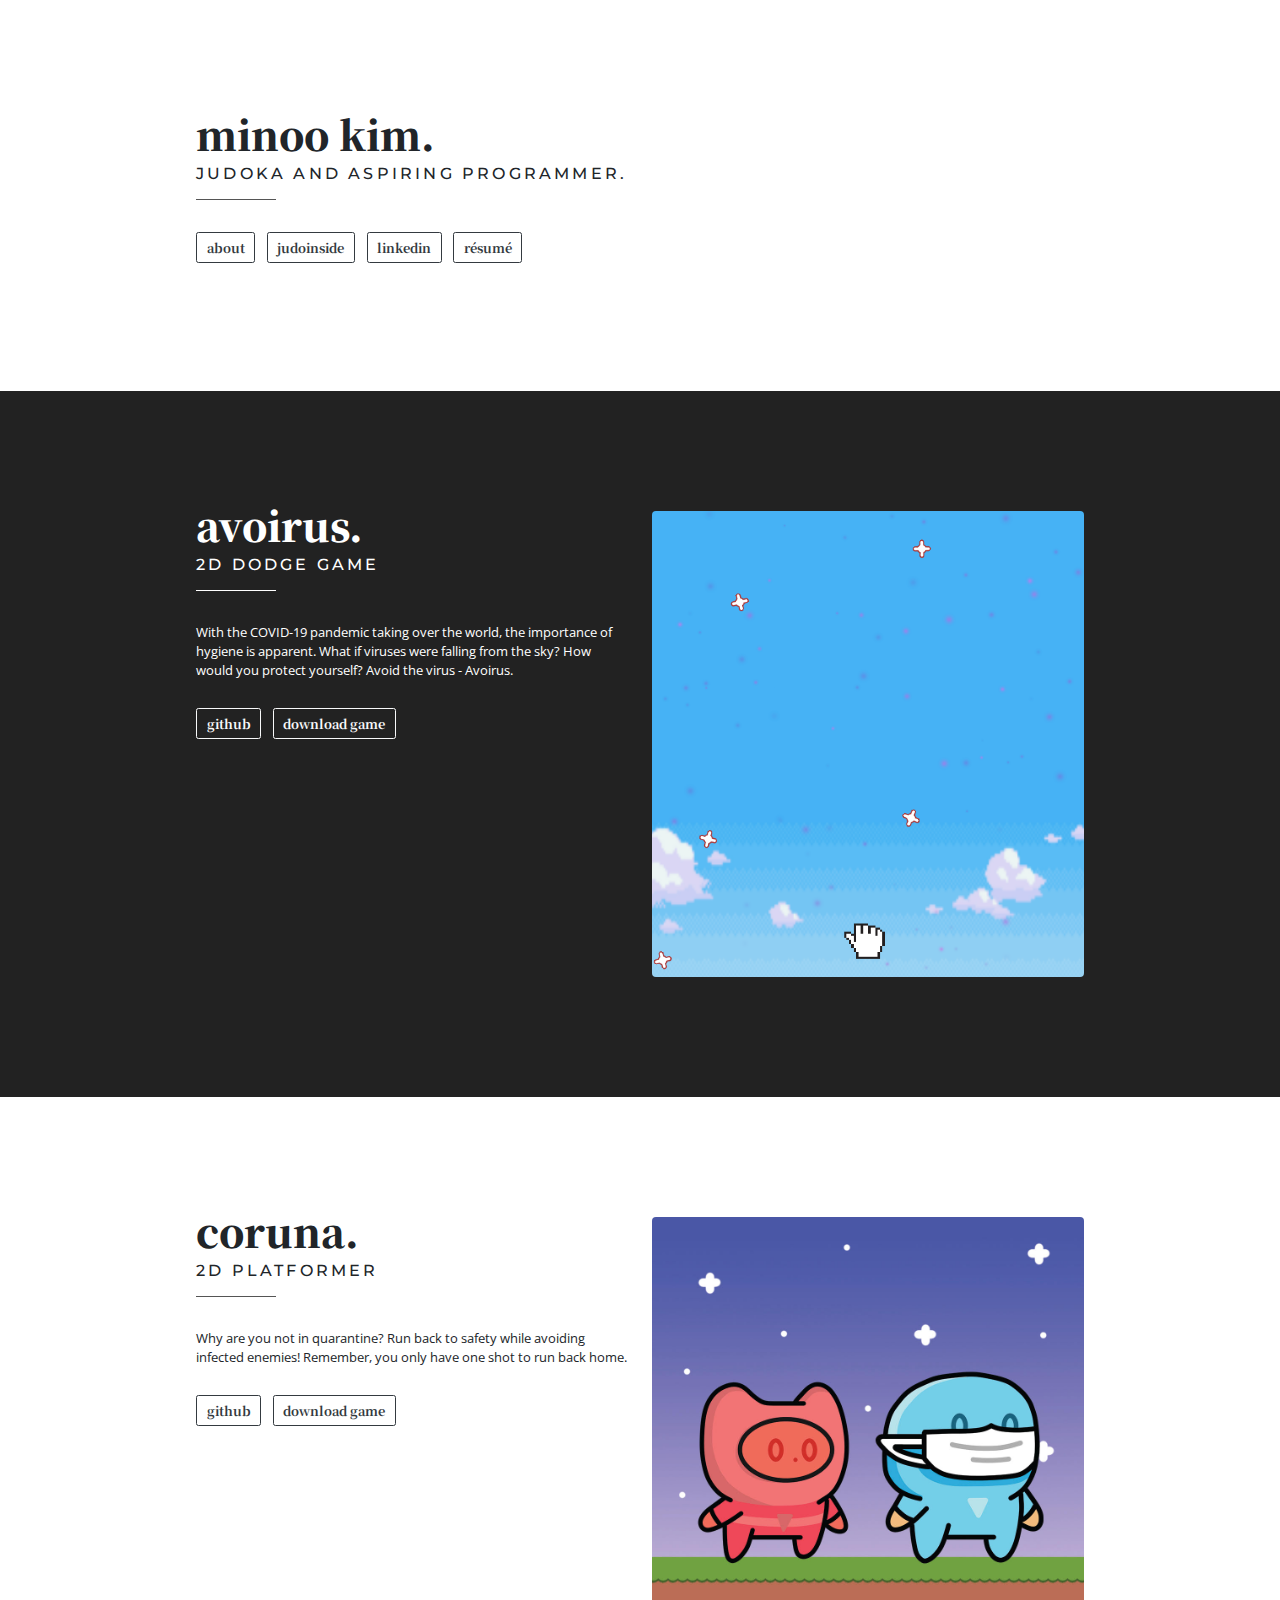
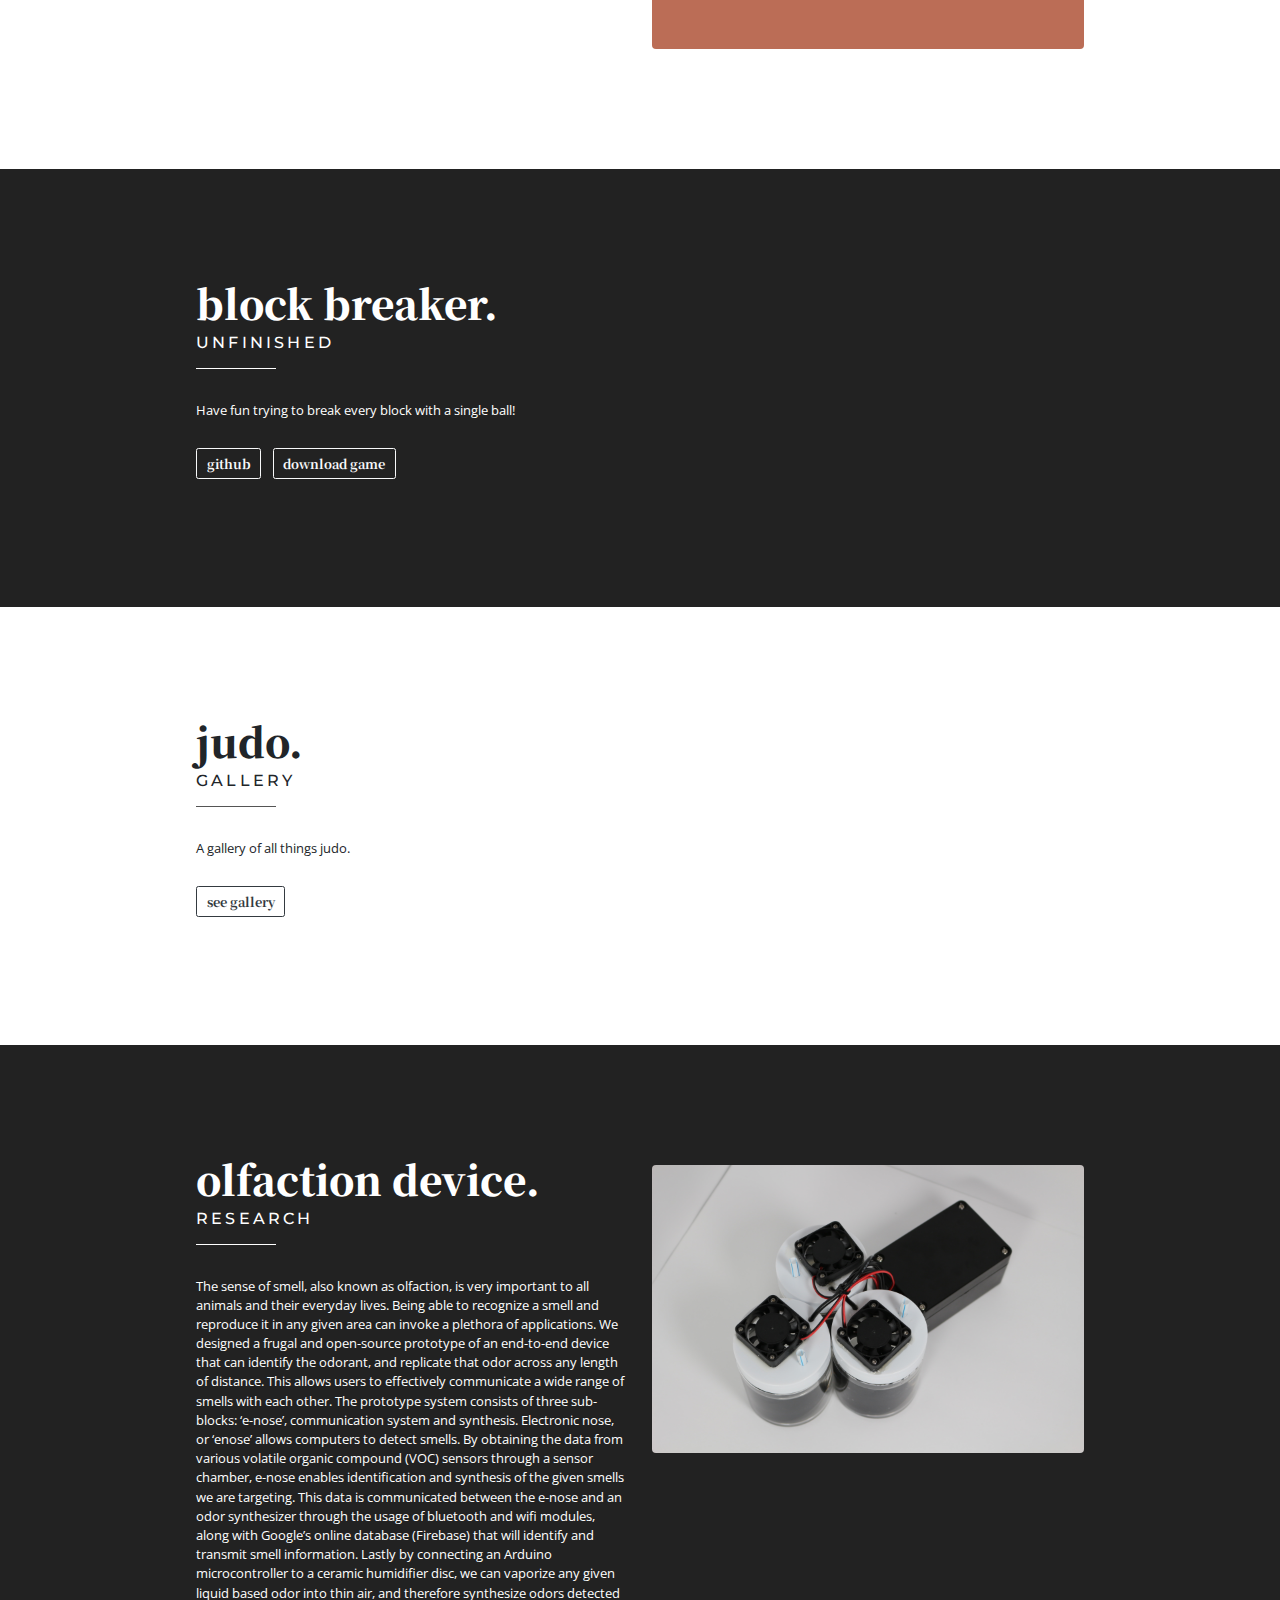
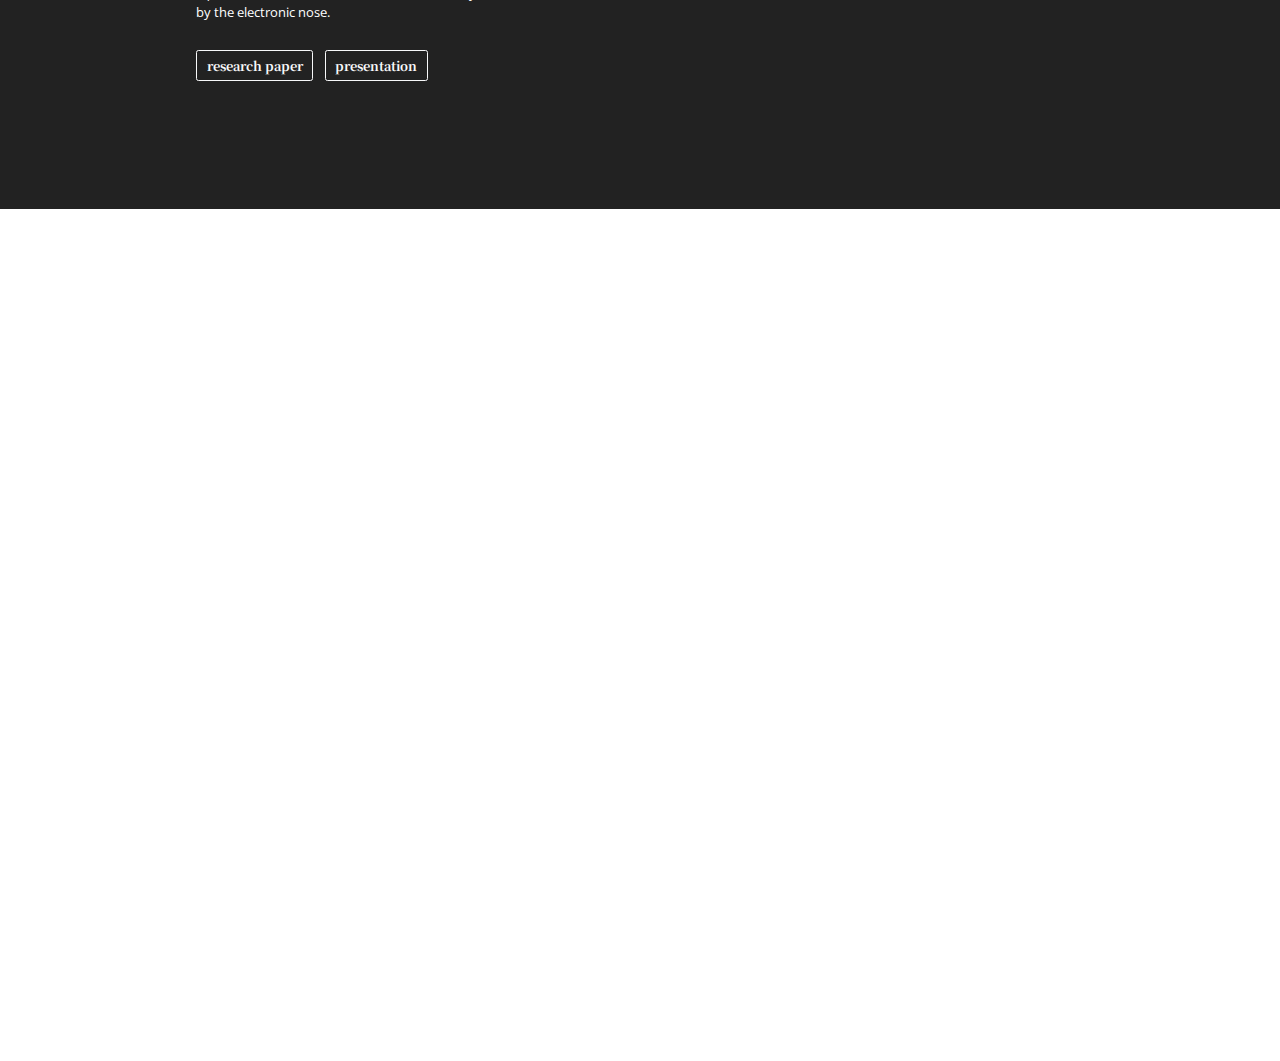
==== index.html @ 89cba442 "Update index.html" ====
<!DOCTYPE html>
<html>
  <head>
    <meta charset="utf-8">
    <meta http-equiv="X-UA-Compatible" content="IE=edge">
    <title>Minoo Kim</title>
    <meta name="description" content="">
    <meta name="viewport" content="width=device-width, initial-scale=1">
    <meta name="robots" content="all,follow">
    <!-- Bootstrap CSS-->
    <link rel="stylesheet" href="wrap/bootstrap/css/bootstrap.css">
    
    <!-- Font Awesome CSS -->
    <link rel="stylesheet" href="wrap/font-awesome/css/font-awesome.min.css">
    
    <!-- Google fonts - Montserrat for headings, Cardo for copy-->
    <link rel="stylesheet" href="https://fonts.googleapis.com/css?family=Montserrat:400,700|Cardo:400,400italic,700">

    <!-- more Google fonts -->
    <link href="https://fonts.googleapis.com/css?family=Noto+Serif+KR:200,300,400,500,600,700,900&display=swap&subset=korean&effect=anaglyph" rel="stylesheet">
    <link href="https://fonts.googleapis.com/css?family=Open+Sans:400,700,800&display=swap" rel="stylesheet">
    <!-- Lightbox-->
    <link rel="stylesheet" href="wrap/lightbox2/css/lightbox.min.css">
    <!-- theme stylesheet-->
    <link rel="stylesheet" href="css/style.default.css" id="theme-stylesheet">
    <!-- Custom stylesheet - for your changes-->
    <link rel="stylesheet" href="css/custom.css">
    <!-- Favicon-->
    <link rel="shortcut icon" href="img/favicon.png">
    <!-- Leaflet CSS - For the map-->
    <link rel="stylesheet" href="https://cdnjs.cloudflare.com/ajax/libs/leaflet/1.4.0/leaflet.css">
    <!-- Tweaks for older IEs--><!--[if lt IE 9]>
        <script src="https://oss.maxcdn.com/html5shiv/3.7.3/html5shiv.min.js"></script>
        <script src="https://oss.maxcdn.com/respond/1.4.2/respond.min.js"></script><![endif]-->


    <link rel="stylesheet" href="https://stackpath.bootstrapcdn.com/bootstrap/4.3.1/css/bootstrap.min.css" integrity="sha384-ggOyR0iXCbMQv3Xipma34MD+dH/1fQ784/j6cY/iJTQUOhcWr7x9JvoRxT2MZw1T" crossorigin="anonymous">
    <script src="https://code.jquery.com/jquery-3.3.1.slim.min.js" integrity="sha384-q8i/X+965DzO0rT7abK41JStQIAqVgRVzpbzo5smXKp4YfRvH+8abtTE1Pi6jizo" crossorigin="anonymous"></script>
    <script src="https://cdnjs.cloudflare.com/ajax/libs/popu.js/1.14.7/popper.min.js" integrity="sha384-UO2eT0CpHqdSJQ6hJty5KVphtPhzWj9WO1clHTMGa3JDZwrnQq4sF86dIHNDz0W1" crossorigin="anonymous"></script>
    <script src="https://stackpath.bootstrapcdn.com/bootstrap/4.3.1/js/bootstrap.min.js" integrity="sha384-JjSmVgyd0p3pXB1rRibZUAYoIIy6OrQ6VrjIEaFf/nJGzIxFDsf4x0xIM+B07jRM" crossorigin="anonymous"></script>


    <link rel="stylesheet" href="https://cdn.plyr.io/3.5.4/plyr.css" />

  </head>
  <body>
    <!-- about-->
    <!-- <div class="row">
      <div class="alert alert-warning img-center" role="alert">
        Please view from desktop Chrome. Currently, there are issues with Safari and iOS browser as well as Firefox.
      </div>
    </div> -->
    <section id="about" class="text">
      <div class="container">
        <div class="row">
          <div class="col-lg-8">
            <!-- <h2 class="heading">About me</h2> -->
            
            <!-- <div class="title01 inverse">hello,</div> -->
            <!-- font-effect-anaglyph inverse -->
            <div class="title02">minoo kim.</div>
            <h5 class="heading">judoka and aspiring programmer.</h5>
            <!-- <div class="title01">i am a judoka and aspiring programmer.</div> -->
            <div class="spacer">
              <a class="btn btn-outline-dark" data-toggle="collapse" href="#collapseExample" role="button" aria-expanded="false" aria-controls="collapseExample">
                about
              </a>
              <a href="https://www.judoinside.com/judoka/146449/Minoo_Kim/judo-career" class=" btn btn-outline-dark">judoinside</a>
              
              <a href="https://www.linkedin.com/in/minoo-kim-7894231aa" class=" btn btn-outline-dark">linkedin</a>
              <!-- update -->
              <!--<a href="https://www.instagram.com/mkjudo_/" class=" btn btn-outline-dark">instagram</a> -->
              
              <a href="https://drive.google.com/file/d/17LKZ9_uB61AaLpEbILR0TtLlLBfeHI1G/view?usp=sharing" class=" btn btn-outline-dark emphasize">résumé</a>
            </div>

            <div class="collapse" id="collapseExample">
              <div class="spacer">
                <div class="title01">who am i?</div>
                <div class="description">
                  
                  My name is Minoo Kim and I am currently a junior at Henry M. Gunn High School in California. My hobbies are mainly composed of two (and very opposite) activities: judo and creating app games. I have started judo since the sixth grade and have loved it every step of the way. As a black belt, I compete in state, national, and international levels, as well as winning many invitational tournaments held locally. As for game development, I started in my sophomore year and am in the process of creating many 2D educational games.   
                  
                </div>
                <div class="spacer title01">faq: weight division?</div>
                <div class="description">                  
                  66Kg
                </div>
              </div>
              <hr align="left" class="spacer" style="width:600px;">
              <div class="spacer title01"><font color="#FF3333">Programming</font> skills</div>
              <div class="description">
                Java ◦ C# ◦ Python ◦ HTML ◦ CSS<br>
              </div>
              <div class="spacer-mini title01"><font color="#FF3333">Visual/Design</font> skills</div>
              <div class="description">
                Adobe Photoshop<br>
              </div>
              <div class="spacer description">
                <a class="title00" style="color: #FFB300" data-toggle="collapse" href="#collapseExample" role="button" aria-expanded="false" aria-controls="collapseExample">
                  minimize.
                </a>
              </div>
            </div>

            </div>
        </div>
      </div>
    </section>
    
<!-- Avoirus game -->
    <section id="text" class="text-page section-inverse">
      <div class="container">
        <div class="row">
          <div class="col-lg-12">
            <div class="row ">
              <div class="col-md-6">
                <div class="title02">avoirus.</div>
                <h5 class="heading">2d dodge game</h5>
                <!-- <div class="title01">vfx</div> -->
                <div class="description spacer">
                  With the COVID-19 pandemic taking over the world, the importance of hygiene is apparent. What if viruses were falling from the sky? How would you protect yourself? Avoid the virus - Avoirus. 
                
                </div>
                <a href="https://github.com/mk1m/Avoirus" target="_blank" class=" btn btn-outline-light">github</a>
                <a href="https://www.apple.com/ios/app-store/" target="_blank" class=" btn btn-outline-light">download game</a>
              </div>
              <div class="col-md-6">
                
                <!-- how to add image here -->
                
                <img src="img/gallery/Avoirus_IconSize.png" alt="" class="img-fluid img-center roundedIMG">
              </div>
            </div>
          </div>
        </div>
      </div>
    </section>


    <!-- Coruna -->
    <section id="text" class="text-page" >
      <div class="container">
        <div class="row">
          <div class="col-lg-12">
            <div class="row ">
              <div class="col-md-6">
                <div class="title02">coruna.</div>
                <h5 class="heading">2d platformer</h5>
                <!-- <div class="title01">vfx</div> -->
                <div class="description spacer">
                  Why are you not in quarantine? Run back to safety while avoiding infected enemies! Remember, you only have one shot to run back home.

                </div>
                <a href="https://github.com/mk1m/Coruna" target="_blank" class=" btn btn-outline-dark">github</a>
                <a href="https://play.google.com/store/apps/details?id=io.MK1MTechnologies.Coruna" target="_blank" class=" btn btn-outline-dark">download game</a>

              </div>
              <div class="col-md-6">
                
                <!-- add image here -->
                
                <img src="img/gallery/Coruna_Icon.jpg" alt="" class="img-fluid roundedIMG img-center">
              </div>
            </div>
          </div>
        </div>
      </div>
    </section>
    
    <!-- Block Breaker -->
    <section id="text" class="text-page section-inverse" >
      <div class="container">
        <div class="row">
          <div class="col-lg-12">
            <div class="row ">
              <div class="col-md-6">
                <div class="title02">block breaker.</div>
                <h5 class="heading">unfinished</h5>
                <!-- <div class="title01">vfx</div> -->
                <div class="description spacer">
                  Have fun trying to break every block with a single ball!

                </div>
                <a href="https://github.com/mk1m/Block-Breaker" target="_blank" class=" btn btn-outline-light">github</a>
                <a href="https://www.apple.com/ios/app-store/" target="_blank" class=" btn btn-outline-light">download game</a>

              </div>
              <div class="col-md-6">
                
                <!-- add image here -->
                
                <img src="img/projects/broker.jpg" alt="" class="img-fluid roundedIMG img-center">
              </div>
            </div>
          </div>
        </div>
      </div>
    </section>
            
    <section id="text" class="text-page">
      <div class="container">
        <div class="row">
          <div class="col-lg-12">

            <div class="row ">
              <div class="col-md-6">
                <div class="title02">judo.</div>
                <h5 class="heading">gallery</h5>
                <!-- <div class="title01">vfx</div> -->
                <div class="description spacer">
                  A gallery of all things judo.
                </div>
                <a href="https://mk1m.github.io/gallery" target="_blank" class=" btn btn-outline-dark">see gallery</a>
              </div>
              <div class="col-md-6 "style="padding: 20px;" >
                <!-- <div style="position:relative;padding-top:56.25%; border-radius: 5px; overflow: hidden;">
                  <iframe src="https://www.youtube.com/embed/PaCzTv-gPG4?SHOWINFO=0" frameborder="0" allowfullscreen modestbranding
                    style="position:absolute;top:0;left:0;width:100%;height:100%;"></iframe>
                </div> -->
                <div class="" style="border-radius: 8px; padding: 0px; background-color:white;">
                  <!-- <div id="player" data-plyr-config='{ "controls":["play","progress","current-time","volume"] }' data-plyr-provider="youtube" data-plyr-embed-id="Nbku4t20RgU"></div> -->
                  <div id="player1" data-plyr-config='{ "controls":["play-large"] }' data-plyr-provider="youtube" data-plyr-embed-id="Nbku4t20RgU"></div>  <!-- (type in youtube watch link id) -->
                </div>

              </div>
            </div>
          </div>
        </div>
      </div>
    </section>
    
    <section id="text" class="text-page section-inverse" >
      <div class="container">
        <div class="row">
          <div class="col-lg-12">
            <div class="row ">
              <div class="col-md-6">
                <div class="title02">olfaction device.</div>
                <h5 class="heading">research</h5>
                <!-- <div class="title01">vfx</div> -->
                <div class="description spacer">
                  The sense of smell, also known as olfaction, is very important to all animals and their everyday lives. Being able to recognize a smell and reproduce it in any given area can invoke a plethora of applications. We designed a frugal and open-source prototype of an end-to-end device that can identify the odorant, and replicate that odor across any length of distance. This allows users to effectively communicate a wide range of smells with each other. The prototype system consists of three sub-blocks: ‘e-nose’, communication system and synthesis. Electronic nose, or ‘enose’ allows computers to detect smells. By obtaining the data from various volatile organic compound (VOC) sensors through a sensor chamber, e-nose enables identification and synthesis of the given smells we are targeting. This data is communicated between the e-nose and an odor synthesizer through the usage of bluetooth and wifi modules, along with Google’s online database (Firebase) that will identify and transmit smell information. Lastly by connecting an Arduino microcontroller to a ceramic humidifier disc, we can vaporize any given liquid based odor into thin air, and therefore synthesize odors detected by the electronic nose. 
                  
                </div>
                <a href="https://theinformaticists.com/2020/08/25/olfaction-communication-system/" target="_blank" class=" btn btn-outline-light">research paper</a>
                <a href="https://www.youtube.com/watch?v=hBQlH6m-iT8&feature=emb_title&ab_channel=TheInformaticists" target="_blank" class=" btn btn-outline-light">presentation</a>

              </div>
              <div class="col-md-6">
                
                <!-- add image here -->
                
                <img src="img/gallery/img_8826.jpg" alt="" class="img-fluid roundedIMG img-center">
              </div>
            </div>
          </div>
        </div>
      </div>
    </section>
    
    <!-- text page end-->
            

    <!-- <footer class="">
    <footer class="section-inverse">
      <div class="container">
        <div class="row copyright">
          <div class="col-md-6">
            <p class="mb-md-0 text-center text-md-left">&copy;2019 Your name/company goes here</p>
          </div>
          <div class="col-md-6">
            <p class="credit mb-md-0 text-center text-md-right">Template by <a href="https://bootstrapious.com/p/how-to-build-a-working-bootstrap-contact-form">Bootstrapious</a></p>
          </div>
        </div>
      </div>
    </footer> -->
    <!-- JavaScript files-->
    <script src="wrap/jquery/jquery.min.js"></script>
    <!-- <script src="wrap/bootstrap/js/bootstrap.bundle.min.js"></script> -->
    <script src="wrap/jquery.cookie/jquery.cookie.js"> </script>
    <script src="wrap/lightbox2/js/lightbox.min.js"></script>
    <script src="https://cdnjs.cloudflare.com/ajax/libs/leaflet/1.4.0/leaflet.js"> </script>
    <script src="https://cdn.plyr.io/3.5.4/plyr.js"></script>
    <script>
        const player1 = new Plyr('#player1');
        const player2 = new Plyr('#player2');
        const player3 = new Plyr('#player3');

    </script>
    
  </body>
</html>
---- css/style.default.css ----
/*
=========================================
=========================================
Bootstrapious Boilerplate Template
=========================================
========================================= */
/*
*
* =====================
* GENERAL
* =====================
*
*/
.text-bold {
  font-weight: 700;
}

.text-small {
  font-size: 0.9rem;
}

html {
  height: 100%;
}

body {
  height: 100%;
}

.italic {
  font-style: italic;
}

section {
  padding: 150px 0;
}

@media (max-width: 767.98px) {
  section {
    padding: 60px 0;
  }
}

.overlay {
  position: absolute;
  width: 100%;
  height: 100%;
  left: 0;
  top: 0;
  background: #000;
  z-index: 2;
  opacity: 0.6;
}

.heading {
  margin-bottom: 40px;
}

.heading:after {
  content: " ";
  display: block;
  width: 100px;
  height: 1px;
  margin: 20px 0 20px;
  background: #555;
}

.section-inverse {
  color: #fff;
  background: #222;
}

.section-inverse h1,
.section-inverse h2,
.section-inverse h3,
.section-inverse h4,
.section-inverse h5,
.section-inverse h6 {
  color: #fff;
}

.section-inverse .heading:after {
  background: #fff;
}

.box {
  margin-bottom: 30px;
}

/*
*
=====================
NAVBAR
=====================
*
*/
nav.navbar {
  background: #fff;
  padding-top: 0;
  padding-bottom: 0;
  -webkit-box-shadow: 0 1px 0 #ddd;
  box-shadow: 0 1px 0 #ddd;
}

nav.navbar a.nav-link {
  position: relative;
  top: 1px;
  color: #777;
  font-style: italic;
  border-bottom: 1px solid transparent;
  padding-top: 1rem;
  padding-bottom: 1rem;
}

nav.navbar a.nav-link.active, nav.navbar a.nav-link:hover, nav.navbar a.nav-link:focus {
  color: #333;
}

nav.navbar a.nav-link.active {
  border-bottom: 1px solid #333;
}

nav.navbar .navbar-brand {
  padding-top: 0;
  padding-bottom: 0;
}

nav.navbar.sticky {
  width: 100%;
  position: fixed;
  top: 0;
  left: 0;
  background: #fff;
  z-index: 999;
}

/*
*
=====================
INTRO SECTION
=====================
*
*/
.intro {
  position: relative;
  width: 100%;
  height: 100%;
  color: #fff;
  background-color: #111;
  min-height: 600px;
  padding: 0;
  background-size: cover;
  background-position: center center;
  overflow: hidden;
  background-attachment: fixed;
}

.intro h1,
.intro h2,
.intro h3,
.intro p {
  color: #fff;
  text-shadow: 0 1px 2px rgba(0, 0, 0, 0.6);
}

.intro p {
  font-size: 1.35rem;
}

.content {
  position: relative;
  width: 100%;
  top: 50%;
  -webkit-transform: translate(0, -50%);
  transform: translate(0, -50%);
  -webkit-transition: all 0.3s;
  transition: all 0.3s;
  z-index: 10;
}

@media (max-width: 767.98px) {
  .content {
    position: relative;
    padding: 80px 0;
    top: 0;
    -webkit-transform: translate(0, 0);
    transform: translate(0, 0);
  }
}

/*
*
=====================
SERVICES SECTION
=====================
*
*/
.services .box {
  margin-top: 20px;
}

.services .icon {
  font-size: 50px;
  color: #262626;
  margin-bottom: 10px;
}

/*
*
=====================
MAP SECTION
=====================
*
*/
#map {
  height: 400px;
}

.map-custom-popup .leaflet-popup-content-wrapper {
  overflow: hidden;
  padding: 0;
  border-radius: 0;
  font-family: "Cardo", "Times New Roman", Times, serif;
  font-size: 1rem;
  line-height: 1.5;
}

.map-custom-popup .leaflet-popup-content {
  margin: 0;
  background: #fff;
}

.map-custom-popup .leaflet-popup-tip {
  background: #fff;
}

.map-custom-popup a.leaflet-popup-close-button {
  display: inline-block;
  width: 30px !important;
  height: 30px !important;
  padding: 0 !important;
  text-align: center;
  vertical-align: middle;
  text-decoration: none;
  color: #fff !important;
  background: #343a40 !important;
  font-weight: bold;
  line-height: 30px !important;
}

.map-custom-popup .leaflet-popup-content p {
  margin: 0 0 1rem;
}

.map-custom-popup .leaflet-popup-content a {
  color: #333;
}

/*
*
=====================
CONTACT SECTION
=====================
*
*/
.contact-form {
  margin-bottom: 40px;
}

p.social {
  text-align: center;
  margin-top: 20px;
}

p.social a {
  margin: 0 10px 0 0;
  color: #fff;
  display: inline-block;
  width: 38px;
  height: 38px;
  border-radius: 19px;
  line-height: 38px;
  font-size: 15px;
  text-align: center;
  -webkit-transition: all 0.3s;
  transition: all 0.3s;
  vertical-align: bottom;
}

p.social a i {
  vertical-align: bottom;
  line-height: 38px;
}

p.social a.facebook {
  background-color: #ccc;
}

p.social a.gplus {
  background-color: #333;
}

p.social a.twitter {
  background-color: #aaa;
}

p.social a.instagram {
  background-color: #999;
}

p.social a.email {
  background-color: #666;
}

/*
*
=====================
FOOTER
=====================
*
*/
footer {
  padding: 20px 0;
}

.copyright {
  margin-top: 40px;
  margin-bottom: 40px;
  color: #eee;
  font-style: italic;
}

.copyright p.credit {
  text-align: right;
}

.copyright p.credit a {
  color: #eee;
}

/*
=====================
STYLE SWITCHER FOR DEMO
=====================
*/
#style-switch-button {
  position: fixed;
  top: 120px;
  left: 0px;
  border-radius: 0;
  z-index: 2;
}

#style-switch {
  width: 300px;
  padding: 20px;
  position: fixed;
  top: 160px;
  left: 0;
  background: #fff;
  border: solid 1px #ced4da;
  z-index: 2000;
}

#style-switch h4 {
  color: #555;
}

/* =========================================
   THEMING OF BOOTSTRAP COMPONENTS
   ========================================= */
/*
 * 1. NAVBAR
 */
.navbar {
  padding: 0.5rem 1rem;
}

.navbar-brand {
  display: inline-block;
  padding-top: 0.3125rem;
  padding-bottom: 0.3125rem;
  margin-right: 1rem;
  font-size: 1.25rem;
}

.navbar-toggler {
  padding: 0.25rem 0.75rem;
  font-size: 1.25rem;
  line-height: 1;
  border: 1px solid transparent;
  border-radius: 0rem;
}

.navbar-light .navbar-brand {
  color: rgba(0, 0, 0, 0.9);
}

.navbar-light .navbar-brand:hover, .navbar-light .navbar-brand:focus {
  color: rgba(0, 0, 0, 0.9);
}

.navbar-light .navbar-nav .nav-link {
  color: rgba(0, 0, 0, 0.5);
}

.navbar-light .navbar-nav .nav-link:hover, .navbar-light .navbar-nav .nav-link:focus {
  color: rgba(0, 0, 0, 0.7);
}

.navbar-light .navbar-nav .nav-link.disabled {
  color: rgba(0, 0, 0, 0.3);
}

.navbar-light .navbar-nav .show > .nav-link,
.navbar-light .navbar-nav .active > .nav-link,
.navbar-light .navbar-nav .nav-link.show,
.navbar-light .navbar-nav .nav-link.active {
  color: rgba(0, 0, 0, 0.9);
}

.navbar-light .navbar-toggler {
  color: rgba(0, 0, 0, 0.5);
  border-color: rgba(0, 0, 0, 0.1);
}

.navbar-light .navbar-toggler-icon {
  background-image: url("data:image/svg+xml;charset=utf8,%3Csvg viewBox='0 0 30 30' xmlns='http://www.w3.org/2000/svg'%3E%3Cpath stroke='rgba(0, 0, 0, 0.5)' stroke-width='2' stroke-linecap='round' stroke-miterlimit='10' d='M4 7h22M4 15h22M4 23h22'/%3E%3C/svg%3E");
}

.navbar-light .navbar-text {
  color: rgba(0, 0, 0, 0.5);
}

.navbar-dark .navbar-brand {
  color: #fff;
}

.navbar-dark .navbar-brand:hover, .navbar-dark .navbar-brand:focus {
  color: #fff;
}

.navbar-dark .navbar-nav .nav-link {
  color: rgba(255, 255, 255, 0.5);
}

.navbar-dark .navbar-nav .nav-link:hover, .navbar-dark .navbar-nav .nav-link:focus {
  color: rgba(255, 255, 255, 0.75);
}

.navbar-dark .navbar-nav .nav-link.disabled {
  color: rgba(255, 255, 255, 0.25);
}

.navbar-dark .navbar-nav .show > .nav-link,
.navbar-dark .navbar-nav .active > .nav-link,
.navbar-dark .navbar-nav .nav-link.show,
.navbar-dark .navbar-nav .nav-link.active {
  color: #fff;
}

.navbar-dark .navbar-toggler {
  color: rgba(255, 255, 255, 0.5);
  border-color: rgba(255, 255, 255, 0.1);
}

.navbar-dark .navbar-toggler-icon {
  background-image: url("data:image/svg+xml;charset=utf8,%3Csvg viewBox='0 0 30 30' xmlns='http://www.w3.org/2000/svg'%3E%3Cpath stroke='rgba(255, 255, 255, 0.5)' stroke-width='2' stroke-linecap='round' stroke-miterlimit='10' d='M4 7h22M4 15h22M4 23h22'/%3E%3C/svg%3E");
}

.navbar-dark .navbar-text {
  color: rgba(255, 255, 255, 0.5);
}

/*
 * 2. BUTTONS
 */
.btn {
  font-weight: 400;
  border: 1px solid transparent;
  padding: 0.375rem 0.75rem;
  font-size: 1rem;
  line-height: 1.5;
  border-radius: 0rem;
  -webkit-transition: color 0.15s ease-in-out, background-color 0.15s ease-in-out, border-color 0.15s ease-in-out, -webkit-box-shadow 0.15s ease-in-out;
  transition: color 0.15s ease-in-out, background-color 0.15s ease-in-out, border-color 0.15s ease-in-out, -webkit-box-shadow 0.15s ease-in-out;
  transition: color 0.15s ease-in-out, background-color 0.15s ease-in-out, border-color 0.15s ease-in-out, box-shadow 0.15s ease-in-out;
  transition: color 0.15s ease-in-out, background-color 0.15s ease-in-out, border-color 0.15s ease-in-out, box-shadow 0.15s ease-in-out, -webkit-box-shadow 0.15s ease-in-out;
}

.btn:focus, .btn.focus {
  -webkit-box-shadow: 0 0 0 0.2rem rgba(51, 51, 51, 0.25);
  box-shadow: 0 0 0 0.2rem rgba(51, 51, 51, 0.25);
}

.btn.disabled, .btn:disabled {
  opacity: 0.65;
}

.btn:not(:disabled):not(.disabled):active, .btn:not(:disabled):not(.disabled).active {
  background-image: none;
}

.btn-link {
  font-weight: 400;
  color: #333;
}

.btn-link:hover {
  color: #0d0d0d;
  text-decoration: underline;
}

.btn-link:focus, .btn-link.focus {
  text-decoration: underline;
}

.btn-link:disabled, .btn-link.disabled {
  color: #6c757d;
}

.btn-primary {
  color: #fff;
  background-color: #333;
  border-color: #333;
}

.btn-primary:hover {
  color: #fff;
  background-color: #202020;
  border-color: #1a1a1a;
}

.btn-primary:focus, .btn-primary.focus {
  -webkit-box-shadow: 0 0 0 0.2rem rgba(51, 51, 51, 0.5);
  box-shadow: 0 0 0 0.2rem rgba(51, 51, 51, 0.5);
}

.btn-primary.disabled, .btn-primary:disabled {
  color: #fff;
  background-color: #333;
  border-color: #333;
}

.btn-primary:not(:disabled):not(.disabled):active, .btn-primary:not(:disabled):not(.disabled).active,
.show > .btn-primary.dropdown-toggle {
  color: #fff;
  background-color: #1a1a1a;
  border-color: #131313;
}

.btn-primary:not(:disabled):not(.disabled):active:focus, .btn-primary:not(:disabled):not(.disabled).active:focus,
.show > .btn-primary.dropdown-toggle:focus {
  -webkit-box-shadow: 0 0 0 0.2rem rgba(51, 51, 51, 0.5);
  box-shadow: 0 0 0 0.2rem rgba(51, 51, 51, 0.5);
}

.btn-secondary {
  color: #fff;
  background-color: #6c757d;
  border-color: #6c757d;
}

.btn-secondary:hover {
  color: #fff;
  background-color: #5a6268;
  border-color: #545b62;
}

.btn-secondary:focus, .btn-secondary.focus {
  -webkit-box-shadow: 0 0 0 0.2rem rgba(108, 117, 125, 0.5);
  box-shadow: 0 0 0 0.2rem rgba(108, 117, 125, 0.5);
}

.btn-secondary.disabled, .btn-secondary:disabled {
  color: #fff;
  background-color: #6c757d;
  border-color: #6c757d;
}

.btn-secondary:not(:disabled):not(.disabled):active, .btn-secondary:not(:disabled):not(.disabled).active,
.show > .btn-secondary.dropdown-toggle {
  color: #fff;
  background-color: #545b62;
  border-color: #4e555b;
}

.btn-secondary:not(:disabled):not(.disabled):active:focus, .btn-secondary:not(:disabled):not(.disabled).active:focus,
.show > .btn-secondary.dropdown-toggle:focus {
  -webkit-box-shadow: 0 0 0 0.2rem rgba(108, 117, 125, 0.5);
  box-shadow: 0 0 0 0.2rem rgba(108, 117, 125, 0.5);
}

.btn-success {
  color: #fff;
  background-color: #28a745;
  border-color: #28a745;
}

.btn-success:hover {
  color: #fff;
  background-color: #218838;
  border-color: #1e7e34;
}

.btn-success:focus, .btn-success.focus {
  -webkit-box-shadow: 0 0 0 0.2rem rgba(40, 167, 69, 0.5);
  box-shadow: 0 0 0 0.2rem rgba(40, 167, 69, 0.5);
}

.btn-success.disabled, .btn-success:disabled {
  color: #fff;
  background-color: #28a745;
  border-color: #28a745;
}

.btn-success:not(:disabled):not(.disabled):active, .btn-success:not(:disabled):not(.disabled).active,
.show > .btn-success.dropdown-toggle {
  color: #fff;
  background-color: #1e7e34;
  border-color: #1c7430;
}

.btn-success:not(:disabled):not(.disabled):active:focus, .btn-success:not(:disabled):not(.disabled).active:focus,
.show > .btn-success.dropdown-toggle:focus {
  -webkit-box-shadow: 0 0 0 0.2rem rgba(40, 167, 69, 0.5);
  box-shadow: 0 0 0 0.2rem rgba(40, 167, 69, 0.5);
}

.btn-info {
  color: #fff;
  background-color: #17a2b8;
  border-color: #17a2b8;
}

.btn-info:hover {
  color: #fff;
  background-color: #138496;
  border-color: #117a8b;
}

.btn-info:focus, .btn-info.focus {
  -webkit-box-shadow: 0 0 0 0.2rem rgba(23, 162, 184, 0.5);
  box-shadow: 0 0 0 0.2rem rgba(23, 162, 184, 0.5);
}

.btn-info.disabled, .btn-info:disabled {
  color: #fff;
  background-color: #17a2b8;
  border-color: #17a2b8;
}

.btn-info:not(:disabled):not(.disabled):active, .btn-info:not(:disabled):not(.disabled).active,
.show > .btn-info.dropdown-toggle {
  color: #fff;
  background-color: #117a8b;
  border-color: #10707f;
}

.btn-info:not(:disabled):not(.disabled):active:focus, .btn-info:not(:disabled):not(.disabled).active:focus,
.show > .btn-info.dropdown-toggle:focus {
  -webkit-box-shadow: 0 0 0 0.2rem rgba(23, 162, 184, 0.5);
  box-shadow: 0 0 0 0.2rem rgba(23, 162, 184, 0.5);
}

.btn-warning {
  color: #212529;
  background-color: #ffc107;
  border-color: #ffc107;
}

.btn-warning:hover {
  color: #212529;
  background-color: #e0a800;
  border-color: #d39e00;
}

.btn-warning:focus, .btn-warning.focus {
  -webkit-box-shadow: 0 0 0 0.2rem rgba(255, 193, 7, 0.5);
  box-shadow: 0 0 0 0.2rem rgba(255, 193, 7, 0.5);
}

.btn-warning.disabled, .btn-warning:disabled {
  color: #212529;
  background-color: #ffc107;
  border-color: #ffc107;
}

.btn-warning:not(:disabled):not(.disabled):active, .btn-warning:not(:disabled):not(.disabled).active,
.show > .btn-warning.dropdown-toggle {
  color: #212529;
  background-color: #d39e00;
  border-color: #c69500;
}

.btn-warning:not(:disabled):not(.disabled):active:focus, .btn-warning:not(:disabled):not(.disabled).active:focus,
.show > .btn-warning.dropdown-toggle:focus {
  -webkit-box-shadow: 0 0 0 0.2rem rgba(255, 193, 7, 0.5);
  box-shadow: 0 0 0 0.2rem rgba(255, 193, 7, 0.5);
}

.btn-danger {
  color: #fff;
  background-color: #dc3545;
  border-color: #dc3545;
}

.btn-danger:hover {
  color: #fff;
  background-color: #c82333;
  border-color: #bd2130;
}

.btn-danger:focus, .btn-danger.focus {
  -webkit-box-shadow: 0 0 0 0.2rem rgba(220, 53, 69, 0.5);
  box-shadow: 0 0 0 0.2rem rgba(220, 53, 69, 0.5);
}

.btn-danger.disabled, .btn-danger:disabled {
  color: #fff;
  background-color: #dc3545;
  border-color: #dc3545;
}

.btn-danger:not(:disabled):not(.disabled):active, .btn-danger:not(:disabled):not(.disabled).active,
.show > .btn-danger.dropdown-toggle {
  color: #fff;
  background-color: #bd2130;
  border-color: #b21f2d;
}

.btn-danger:not(:disabled):not(.disabled):active:focus, .btn-danger:not(:disabled):not(.disabled).active:focus,
.show > .btn-danger.dropdown-toggle:focus {
  -webkit-box-shadow: 0 0 0 0.2rem rgba(220, 53, 69, 0.5);
  box-shadow: 0 0 0 0.2rem rgba(220, 53, 69, 0.5);
}

.btn-light {
  color: #212529;
  background-color: #f8f9fa;
  border-color: #f8f9fa;
}

.btn-light:hover {
  color: #212529;
  background-color: #e2e6ea;
  border-color: #dae0e5;
}

.btn-light:focus, .btn-light.focus {
  -webkit-box-shadow: 0 0 0 0.2rem rgba(248, 249, 250, 0.5);
  box-shadow: 0 0 0 0.2rem rgba(248, 249, 250, 0.5);
}

.btn-light.disabled, .btn-light:disabled {
  color: #212529;
  background-color: #f8f9fa;
  border-color: #f8f9fa;
}

.btn-light:not(:disabled):not(.disabled):active, .btn-light:not(:disabled):not(.disabled).active,
.show > .btn-light.dropdown-toggle {
  color: #212529;
  background-color: #dae0e5;
  border-color: #d3d9df;
}

.btn-light:not(:disabled):not(.disabled):active:focus, .btn-light:not(:disabled):not(.disabled).active:focus,
.show > .btn-light.dropdown-toggle:focus {
  -webkit-box-shadow: 0 0 0 0.2rem rgba(248, 249, 250, 0.5);
  box-shadow: 0 0 0 0.2rem rgba(248, 249, 250, 0.5);
}

.btn-dark {
  color: #fff;
  background-color: #343a40;
  border-color: #343a40;
}

.btn-dark:hover {
  color: #fff;
  background-color: #23272b;
  border-color: #1d2124;
}

.btn-dark:focus, .btn-dark.focus {
  -webkit-box-shadow: 0 0 0 0.2rem rgba(52, 58, 64, 0.5);
  box-shadow: 0 0 0 0.2rem rgba(52, 58, 64, 0.5);
}

.btn-dark.disabled, .btn-dark:disabled {
  color: #fff;
  background-color: #343a40;
  border-color: #343a40;
}

.btn-dark:not(:disabled):not(.disabled):active, .btn-dark:not(:disabled):not(.disabled).active,
.show > .btn-dark.dropdown-toggle {
  color: #fff;
  background-color: #1d2124;
  border-color: #171a1d;
}

.btn-dark:not(:disabled):not(.disabled):active:focus, .btn-dark:not(:disabled):not(.disabled).active:focus,
.show > .btn-dark.dropdown-toggle:focus {
  -webkit-box-shadow: 0 0 0 0.2rem rgba(52, 58, 64, 0.5);
  box-shadow: 0 0 0 0.2rem rgba(52, 58, 64, 0.5);
}

.btn-outline-primary {
  color: #333;
  background-color: transparent;
  background-image: none;
  border-color: #333;
}

.btn-outline-primary:hover {
  color: #fff;
  background-color: #333;
  border-color: #333;
}

.btn-outline-primary:focus, .btn-outline-primary.focus {
  -webkit-box-shadow: 0 0 0 0.2rem rgba(51, 51, 51, 0.5);
  box-shadow: 0 0 0 0.2rem rgba(51, 51, 51, 0.5);
}

.btn-outline-primary.disabled, .btn-outline-primary:disabled {
  color: #333;
  background-color: transparent;
}

.btn-outline-primary:not(:disabled):not(.disabled):active, .btn-outline-primary:not(:disabled):not(.disabled).active,
.show > .btn-outline-primary.dropdown-toggle {
  color: #fff;
  background-color: #333;
  border-color: #333;
}

.btn-outline-primary:not(:disabled):not(.disabled):active:focus, .btn-outline-primary:not(:disabled):not(.disabled).active:focus,
.show > .btn-outline-primary.dropdown-toggle:focus {
  -webkit-box-shadow: 0 0 0 0.2rem rgba(51, 51, 51, 0.5);
  box-shadow: 0 0 0 0.2rem rgba(51, 51, 51, 0.5);
}

.btn-outline-secondary {
  color: #6c757d;
  background-color: transparent;
  background-image: none;
  border-color: #6c757d;
}

.btn-outline-secondary:hover {
  color: #fff;
  background-color: #6c757d;
  border-color: #6c757d;
}

.btn-outline-secondary:focus, .btn-outline-secondary.focus {
  -webkit-box-shadow: 0 0 0 0.2rem rgba(108, 117, 125, 0.5);
  box-shadow: 0 0 0 0.2rem rgba(108, 117, 125, 0.5);
}

.btn-outline-secondary.disabled, .btn-outline-secondary:disabled {
  color: #6c757d;
  background-color: transparent;
}

.btn-outline-secondary:not(:disabled):not(.disabled):active, .btn-outline-secondary:not(:disabled):not(.disabled).active,
.show > .btn-outline-secondary.dropdown-toggle {
  color: #fff;
  background-color: #6c757d;
  border-color: #6c757d;
}

.btn-outline-secondary:not(:disabled):not(.disabled):active:focus, .btn-outline-secondary:not(:disabled):not(.disabled).active:focus,
.show > .btn-outline-secondary.dropdown-toggle:focus {
  -webkit-box-shadow: 0 0 0 0.2rem rgba(108, 117, 125, 0.5);
  box-shadow: 0 0 0 0.2rem rgba(108, 117, 125, 0.5);
}

.btn-outline-success {
  color: #28a745;
  background-color: transparent;
  background-image: none;
  border-color: #28a745;
}

.btn-outline-success:hover {
  color: #fff;
  background-color: #28a745;
  border-color: #28a745;
}

.btn-outline-success:focus, .btn-outline-success.focus {
  -webkit-box-shadow: 0 0 0 0.2rem rgba(40, 167, 69, 0.5);
  box-shadow: 0 0 0 0.2rem rgba(40, 167, 69, 0.5);
}

.btn-outline-success.disabled, .btn-outline-success:disabled {
  color: #28a745;
  background-color: transparent;
}

.btn-outline-success:not(:disabled):not(.disabled):active, .btn-outline-success:not(:disabled):not(.disabled).active,
.show > .btn-outline-success.dropdown-toggle {
  color: #fff;
  background-color: #28a745;
  border-color: #28a745;
}

.btn-outline-success:not(:disabled):not(.disabled):active:focus, .btn-outline-success:not(:disabled):not(.disabled).active:focus,
.show > .btn-outline-success.dropdown-toggle:focus {
  -webkit-box-shadow: 0 0 0 0.2rem rgba(40, 167, 69, 0.5);
  box-shadow: 0 0 0 0.2rem rgba(40, 167, 69, 0.5);
}

.btn-outline-info {
  color: #17a2b8;
  background-color: transparent;
  background-image: none;
  border-color: #17a2b8;
}

.btn-outline-info:hover {
  color: #fff;
  background-color: #17a2b8;
  border-color: #17a2b8;
}

.btn-outline-info:focus, .btn-outline-info.focus {
  -webkit-box-shadow: 0 0 0 0.2rem rgba(23, 162, 184, 0.5);
  box-shadow: 0 0 0 0.2rem rgba(23, 162, 184, 0.5);
}

.btn-outline-info.disabled, .btn-outline-info:disabled {
  color: #17a2b8;
  background-color: transparent;
}

.btn-outline-info:not(:disabled):not(.disabled):active, .btn-outline-info:not(:disabled):not(.disabled).active,
.show > .btn-outline-info.dropdown-toggle {
  color: #fff;
  background-color: #17a2b8;
  border-color: #17a2b8;
}

.btn-outline-info:not(:disabled):not(.disabled):active:focus, .btn-outline-info:not(:disabled):not(.disabled).active:focus,
.show > .btn-outline-info.dropdown-toggle:focus {
  -webkit-box-shadow: 0 0 0 0.2rem rgba(23, 162, 184, 0.5);
  box-shadow: 0 0 0 0.2rem rgba(23, 162, 184, 0.5);
}

.btn-outline-warning {
  color: #ffc107;
  background-color: transparent;
  background-image: none;
  border-color: #ffc107;
}

.btn-outline-warning:hover {
  color: #fff;
  background-color: #ffc107;
  border-color: #ffc107;
}

.btn-outline-warning:focus, .btn-outline-warning.focus {
  -webkit-box-shadow: 0 0 0 0.2rem rgba(255, 193, 7, 0.5);
  box-shadow: 0 0 0 0.2rem rgba(255, 193, 7, 0.5);
}

.btn-outline-warning.disabled, .btn-outline-warning:disabled {
  color: #ffc107;
  background-color: transparent;
}

.btn-outline-warning:not(:disabled):not(.disabled):active, .btn-outline-warning:not(:disabled):not(.disabled).active,
.show > .btn-outline-warning.dropdown-toggle {
  color: #212529;
  background-color: #ffc107;
  border-color: #ffc107;
}

.btn-outline-warning:not(:disabled):not(.disabled):active:focus, .btn-outline-warning:not(:disabled):not(.disabled).active:focus,
.show > .btn-outline-warning.dropdown-toggle:focus {
  -webkit-box-shadow: 0 0 0 0.2rem rgba(255, 193, 7, 0.5);
  box-shadow: 0 0 0 0.2rem rgba(255, 193, 7, 0.5);
}

.btn-outline-danger {
  color: #dc3545;
  background-color: transparent;
  background-image: none;
  border-color: #dc3545;
}

.btn-outline-danger:hover {
  color: #fff;
  background-color: #dc3545;
  border-color: #dc3545;
}

.btn-outline-danger:focus, .btn-outline-danger.focus {
  -webkit-box-shadow: 0 0 0 0.2rem rgba(220, 53, 69, 0.5);
  box-shadow: 0 0 0 0.2rem rgba(220, 53, 69, 0.5);
}

.btn-outline-danger.disabled, .btn-outline-danger:disabled {
  color: #dc3545;
  background-color: transparent;
}

.btn-outline-danger:not(:disabled):not(.disabled):active, .btn-outline-danger:not(:disabled):not(.disabled).active,
.show > .btn-outline-danger.dropdown-toggle {
  color: #fff;
  background-color: #dc3545;
  border-color: #dc3545;
}

.btn-outline-danger:not(:disabled):not(.disabled):active:focus, .btn-outline-danger:not(:disabled):not(.disabled).active:focus,
.show > .btn-outline-danger.dropdown-toggle:focus {
  -webkit-box-shadow: 0 0 0 0.2rem rgba(220, 53, 69, 0.5);
  box-shadow: 0 0 0 0.2rem rgba(220, 53, 69, 0.5);
}

.btn-outline-light {
  color: #f8f9fa;
  background-color: transparent;
  background-image: none;
  border-color: #f8f9fa;
}

.btn-outline-light:hover {
  color: #fff;
  background-color: #f8f9fa;
  border-color: #f8f9fa;
}

.btn-outline-light:focus, .btn-outline-light.focus {
  -webkit-box-shadow: 0 0 0 0.2rem rgba(248, 249, 250, 0.5);
  box-shadow: 0 0 0 0.2rem rgba(248, 249, 250, 0.5);
}

.btn-outline-light.disabled, .btn-outline-light:disabled {
  color: #f8f9fa;
  background-color: transparent;
}

.btn-outline-light:not(:disabled):not(.disabled):active, .btn-outline-light:not(:disabled):not(.disabled).active,
.show > .btn-outline-light.dropdown-toggle {
  color: #212529;
  background-color: #f8f9fa;
  border-color: #f8f9fa;
}

.btn-outline-light:not(:disabled):not(.disabled):active:focus, .btn-outline-light:not(:disabled):not(.disabled).active:focus,
.show > .btn-outline-light.dropdown-toggle:focus {
  -webkit-box-shadow: 0 0 0 0.2rem rgba(248, 249, 250, 0.5);
  box-shadow: 0 0 0 0.2rem rgba(248, 249, 250, 0.5);
}

.btn-outline-dark {
  color: #343a40;
  background-color: transparent;
  background-image: none;
  border-color: #343a40;
}

.btn-outline-dark:hover {
  color: #fff;
  background-color: #343a40;
  border-color: #343a40;
}

.btn-outline-dark:focus, .btn-outline-dark.focus {
  -webkit-box-shadow: 0 0 0 0.2rem rgba(52, 58, 64, 0.5);
  box-shadow: 0 0 0 0.2rem rgba(52, 58, 64, 0.5);
}

.btn-outline-dark.disabled, .btn-outline-dark:disabled {
  color: #343a40;
  background-color: transparent;
}

.btn-outline-dark:not(:disabled):not(.disabled):active, .btn-outline-dark:not(:disabled):not(.disabled).active,
.show > .btn-outline-dark.dropdown-toggle {
  color: #fff;
  background-color: #343a40;
  border-color: #343a40;
}

.btn-outline-dark:not(:disabled):not(.disabled):active:focus, .btn-outline-dark:not(:disabled):not(.disabled).active:focus,
.show > .btn-outline-dark.dropdown-toggle:focus {
  -webkit-box-shadow: 0 0 0 0.2rem rgba(52, 58, 64, 0.5);
  box-shadow: 0 0 0 0.2rem rgba(52, 58, 64, 0.5);
}

.btn-lg {
  padding: 0.5rem 1rem;
  font-size: 1.25rem;
  line-height: 1.5;
  border-radius: 0rem;
}

.btn-sm {
  padding: 0.25rem 0.5rem;
  font-size: 0.875rem;
  line-height: 1.5;
  border-radius: 0rem;
}

/*
 * 3. TYPE
 */
body {
  font-family: "Cardo", "Times New Roman", Times, serif;
  font-size: 1rem;
  font-weight: 400;
  line-height: 1.5;
  color: #212529;
  background-color: #fff;
}

a {
  color: #333;
  text-decoration: none;
}

a:hover, a:focus {
  color: #0d0d0d;
  text-decoration: underline;
}

h1,
h2,
h3,
h4,
h5,
h6,
.h1,
.h2,
.h3,
.h4,
.h5,
.h6 {
  margin-bottom: 0.5rem;
  font-family: "Montserrat", sans-serif;
  font-weight: 700;
  line-height: 1.44;
  color: inherit;
  text-transform: uppercase;
  letter-spacing: 0.2em;
}

h1,
.h1 {
  font-size: 2.8rem;
}

h2,
.h2 {
  font-size: 2.1rem;
}

h3,
.h3 {
  font-size: 1.75rem;
}

h4,
.h4 {
  font-size: 1.5rem;
}

h5,
.h5 {
  font-size: 1.25rem;
}

h6,
.h6 {
  font-size: 1rem;
}

.lead {
  font-size: 1.4375rem;
  font-weight: 300;
}

.display-1 {
  font-size: 6rem;
  font-weight: 300;
  line-height: 1.2;
}

.display-2 {
  font-size: 5.5rem;
  font-weight: 300;
  line-height: 1.2;
}

.display-3 {
  font-size: 4.5rem;
  font-weight: 300;
  line-height: 1.2;
}

.display-4 {
  font-size: 3.5rem;
  font-weight: 300;
  line-height: 1.2;
}

hr {
  border-top: 1px solid rgba(0, 0, 0, 0.1);
}

small,
.small {
  font-size: 80%;
  font-weight: 400;
}

mark,
.mark {
  padding: 0.2em;
  background-color: #fcf8e3;
}

.blockquote {
  padding: 0.5rem 1rem;
  margin-bottom: 2rem;
  font-size: 1.25rem;
  border-left: 5px solid #333;
}

.blockquote-footer {
  color: #6c757d;
}

.blockquote-footer::before {
  content: "\2014 \00A0";
}

.text-primary {
  color: #333 !important;
}

a.text-primary:hover, a.text-primary:focus {
  color: #1a1a1a !important;
}

/*
 * 4. PAGINATION
 */
.page-item:first-child .page-link {
  border-top-left-radius: 0.25rem;
  border-bottom-left-radius: 0.25rem;
}

.page-item:last-child .page-link {
  border-top-right-radius: 0.25rem;
  border-bottom-right-radius: 0.25rem;
}

.page-item.active .page-link {
  color: #fff;
  background-color: #333;
  border-color: #333;
}

.page-item.disabled .page-link {
  color: #6c757d;
  background-color: #fff;
  border-color: #dee2e6;
}

.page-link {
  padding: 0.5rem 0.75rem;
  line-height: 1.25;
  color: #333;
  background-color: #fff;
  border: 1px solid #dee2e6;
}

.page-link:hover, .page-link:focus {
  color: #0d0d0d;
  text-decoration: none;
  background-color: #eee;
  border-color: #dee2e6;
}

.pagination-lg .page-link {
  padding: 0.75rem 1.5rem;
  font-size: 1.25rem;
  line-height: 1.5;
}

.pagination-lg .page-item:first-child .page-link {
  border-top-left-radius: 0.3rem;
  border-bottom-left-radius: 0.3rem;
}

.pagination-lg .page-item:last-child .page-link {
  border-top-right-radius: 0.3rem;
  border-bottom-right-radius: 0.3rem;
}

.pagination-sm .page-link {
  padding: 0.25rem 0.5rem;
  font-size: 0.875rem;
  line-height: 1.5;
}

.pagination-sm .page-item:first-child .page-link {
  border-top-left-radius: 0.2rem;
  border-bottom-left-radius: 0.2rem;
}

.pagination-sm .page-item:last-child .page-link {
  border-top-right-radius: 0.2rem;
  border-bottom-right-radius: 0.2rem;
}

/*
* 5. UTILITIES
*/
.bg-primary {
  background-color: #333 !important;
}

a.bg-primary:hover, a.bg-primary:focus,
button.bg-primary:hover,
button.bg-primary:focus {
  background-color: #1a1a1a !important;
}

.bg-secondary {
  background-color: #6c757d !important;
}

a.bg-secondary:hover, a.bg-secondary:focus,
button.bg-secondary:hover,
button.bg-secondary:focus {
  background-color: #545b62 !important;
}

.bg-success {
  background-color: #28a745 !important;
}

a.bg-success:hover, a.bg-success:focus,
button.bg-success:hover,
button.bg-success:focus {
  background-color: #1e7e34 !important;
}

.bg-info {
  background-color: #17a2b8 !important;
}

a.bg-info:hover, a.bg-info:focus,
button.bg-info:hover,
button.bg-info:focus {
  background-color: #117a8b !important;
}

.bg-warning {
  background-color: #ffc107 !important;
}

a.bg-warning:hover, a.bg-warning:focus,
button.bg-warning:hover,
button.bg-warning:focus {
  background-color: #d39e00 !important;
}

.bg-danger {
  background-color: #dc3545 !important;
}

a.bg-danger:hover, a.bg-danger:focus,
button.bg-danger:hover,
button.bg-danger:focus {
  background-color: #bd2130 !important;
}

.bg-light {
  background-color: #f8f9fa !important;
}

a.bg-light:hover, a.bg-light:focus,
button.bg-light:hover,
button.bg-light:focus {
  background-color: #dae0e5 !important;
}

.bg-dark {
  background-color: #343a40 !important;
}

a.bg-dark:hover, a.bg-dark:focus,
button.bg-dark:hover,
button.bg-dark:focus {
  background-color: #1d2124 !important;
}

.border-primary {
  border-color: #333 !important;
}

.border-secondary {
  border-color: #6c757d !important;
}

.border-success {
  border-color: #28a745 !important;
}

.border-info {
  border-color: #17a2b8 !important;
}

.border-warning {
  border-color: #ffc107 !important;
}

.border-danger {
  border-color: #dc3545 !important;
}

.border-light {
  border-color: #f8f9fa !important;
}

.border-dark {
  border-color: #343a40 !important;
}

.text-primary {
  color: #333 !important;
}

a.text-primary:hover, a.text-primary:focus {
  color: #1a1a1a !important;
}

.text-secondary {
  color: #6c757d !important;
}

a.text-secondary:hover, a.text-secondary:focus {
  color: #545b62 !important;
}

.text-success {
  color: #28a745 !important;
}

a.text-success:hover, a.text-success:focus {
  color: #1e7e34 !important;
}

.text-info {
  color: #17a2b8 !important;
}

a.text-info:hover, a.text-info:focus {
  color: #117a8b !important;
}

.text-warning {
  color: #ffc107 !important;
}

a.text-warning:hover, a.text-warning:focus {
  color: #d39e00 !important;
}

.text-danger {
  color: #dc3545 !important;
}

a.text-danger:hover, a.text-danger:focus {
  color: #bd2130 !important;
}

.text-light {
  color: #f8f9fa !important;
}

a.text-light:hover, a.text-light:focus {
  color: #dae0e5 !important;
}

.text-dark {
  color: #343a40 !important;
}

a.text-dark:hover, a.text-dark:focus {
  color: #1d2124 !important;
}

.badge-primary {
  color: #fff;
  background-color: #333;
}

.badge-primary[href]:hover, .badge-primary[href]:focus {
  color: #fff;
  text-decoration: none;
  background-color: #1a1a1a;
}

.badge-secondary {
  color: #fff;
  background-color: #6c757d;
}

.badge-secondary[href]:hover, .badge-secondary[href]:focus {
  color: #fff;
  text-decoration: none;
  background-color: #545b62;
}

.badge-success {
  color: #fff;
  background-color: #28a745;
}

.badge-success[href]:hover, .badge-success[href]:focus {
  color: #fff;
  text-decoration: none;
  background-color: #1e7e34;
}

.badge-info {
  color: #fff;
  background-color: #17a2b8;
}

.badge-info[href]:hover, .badge-info[href]:focus {
  color: #fff;
  text-decoration: none;
  background-color: #117a8b;
}

.badge-warning {
  color: #212529;
  background-color: #ffc107;
}

.badge-warning[href]:hover, .badge-warning[href]:focus {
  color: #212529;
  text-decoration: none;
  background-color: #d39e00;
}

.badge-danger {
  color: #fff;
  background-color: #dc3545;
}

.badge-danger[href]:hover, .badge-danger[href]:focus {
  color: #fff;
  text-decoration: none;
  background-color: #bd2130;
}

.badge-light {
  color: #212529;
  background-color: #f8f9fa;
}

.badge-light[href]:hover, .badge-light[href]:focus {
  color: #212529;
  text-decoration: none;
  background-color: #dae0e5;
}

.badge-dark {
  color: #fff;
  background-color: #343a40;
}

.badge-dark[href]:hover, .badge-dark[href]:focus {
  color: #fff;
  text-decoration: none;
  background-color: #1d2124;
}

/*
  * 6. FORMS
  */
.form-control {
  padding: 0.375rem 0.75rem;
  font-size: 1rem;
  line-height: 1.5;
  color: #555;
  background-color: #fff;
  border: 1px solid #ced4da;
  border-radius: 0rem;
  -webkit-transition: border-color 0.15s ease-in-out, -webkit-box-shadow 0.15s ease-in-out;
  transition: border-color 0.15s ease-in-out, -webkit-box-shadow 0.15s ease-in-out;
  transition: border-color 0.15s ease-in-out, box-shadow 0.15s ease-in-out;
  transition: border-color 0.15s ease-in-out, box-shadow 0.15s ease-in-out, -webkit-box-shadow 0.15s ease-in-out;
}

.form-control::-ms-expand {
  background-color: transparent;
  border: 0;
}

.form-control:focus {
  color: #555;
  background-color: #fff;
  border-color: #737373;
  outline: 0;
  -webkit-box-shadow: 0 0 0 0.2rem rgba(51, 51, 51, 0.25);
  box-shadow: 0 0 0 0.2rem rgba(51, 51, 51, 0.25);
}

.form-control::-webkit-input-placeholder {
  color: #6c757d;
}

.form-control:-ms-input-placeholder {
  color: #6c757d;
}

.form-control::-ms-input-placeholder {
  color: #6c757d;
}

.form-control::placeholder {
  color: #6c757d;
}

.form-control:disabled, .form-control[readonly] {
  background-color: #eee;
}

select.form-control:not([size]):not([multiple]) {
  height: calc(2.25rem + 2px);
}

select.form-control:focus::-ms-value {
  color: #555;
  background-color: #fff;
}

.form-control-sm {
  padding: 0.25rem 0.5rem;
  font-size: 0.875rem;
  line-height: 1.5;
  border-radius: 0rem;
}

select.form-control-sm:not([size]):not([multiple]) {
  height: calc(1.8125rem + 2px);
}

.form-control-lg {
  padding: 0.5rem 1rem;
  font-size: 1.25rem;
  line-height: 1.5;
  border-radius: 0rem;
}

select.form-control-lg:not([size]):not([multiple]) {
  height: calc(2.875rem + 2px);
}

.valid-feedback {
  display: none;
  width: 100%;
  margin-top: 0.25rem;
  font-size: 80%;
  color: #28a745;
}

.valid-tooltip {
  position: absolute;
  top: 100%;
  z-index: 5;
  display: none;
  max-width: 100%;
  padding: .5rem;
  margin-top: .1rem;
  font-size: .875rem;
  line-height: 1;
  color: #fff;
  background-color: rgba(40, 167, 69, 0.8);
  border-radius: .2rem;
}

.was-validated .form-control:valid, .form-control.is-valid, .was-validated
.custom-select:valid,
.custom-select.is-valid {
  border-color: #28a745;
}

.was-validated .form-control:valid:focus, .form-control.is-valid:focus, .was-validated
.custom-select:valid:focus,
.custom-select.is-valid:focus {
  border-color: #28a745;
  -webkit-box-shadow: 0 0 0 0.2rem rgba(40, 167, 69, 0.25);
  box-shadow: 0 0 0 0.2rem rgba(40, 167, 69, 0.25);
}

.was-validated .form-control:valid ~ .valid-feedback,
.was-validated .form-control:valid ~ .valid-tooltip, .form-control.is-valid ~ .valid-feedback,
.form-control.is-valid ~ .valid-tooltip, .was-validated
.custom-select:valid ~ .valid-feedback,
.was-validated
.custom-select:valid ~ .valid-tooltip,
.custom-select.is-valid ~ .valid-feedback,
.custom-select.is-valid ~ .valid-tooltip {
  display: block;
}

.was-validated .form-check-input:valid ~ .form-check-label, .form-check-input.is-valid ~ .form-check-label {
  color: #28a745;
}

.was-validated .form-check-input:valid ~ .valid-feedback,
.was-validated .form-check-input:valid ~ .valid-tooltip, .form-check-input.is-valid ~ .valid-feedback,
.form-check-input.is-valid ~ .valid-tooltip {
  display: block;
}

.was-validated .custom-control-input:valid ~ .custom-control-label, .custom-control-input.is-valid ~ .custom-control-label {
  color: #28a745;
}

.was-validated .custom-control-input:valid ~ .custom-control-label::before, .custom-control-input.is-valid ~ .custom-control-label::before {
  background-color: #71dd8a;
}

.was-validated .custom-control-input:valid ~ .valid-feedback,
.was-validated .custom-control-input:valid ~ .valid-tooltip, .custom-control-input.is-valid ~ .valid-feedback,
.custom-control-input.is-valid ~ .valid-tooltip {
  display: block;
}

.was-validated .custom-control-input:valid:checked ~ .custom-control-label::before, .custom-control-input.is-valid:checked ~ .custom-control-label::before {
  background-color: #34ce57;
}

.was-validated .custom-control-input:valid:focus ~ .custom-control-label::before, .custom-control-input.is-valid:focus ~ .custom-control-label::before {
  -webkit-box-shadow: 0 0 0 1px #fff, 0 0 0 0.2rem rgba(40, 167, 69, 0.25);
  box-shadow: 0 0 0 1px #fff, 0 0 0 0.2rem rgba(40, 167, 69, 0.25);
}

.was-validated .custom-file-input:valid ~ .custom-file-label, .custom-file-input.is-valid ~ .custom-file-label {
  border-color: #28a745;
}

.was-validated .custom-file-input:valid ~ .custom-file-label::before, .custom-file-input.is-valid ~ .custom-file-label::before {
  border-color: inherit;
}

.was-validated .custom-file-input:valid ~ .valid-feedback,
.was-validated .custom-file-input:valid ~ .valid-tooltip, .custom-file-input.is-valid ~ .valid-feedback,
.custom-file-input.is-valid ~ .valid-tooltip {
  display: block;
}

.was-validated .custom-file-input:valid:focus ~ .custom-file-label, .custom-file-input.is-valid:focus ~ .custom-file-label {
  -webkit-box-shadow: 0 0 0 0.2rem rgba(40, 167, 69, 0.25);
  box-shadow: 0 0 0 0.2rem rgba(40, 167, 69, 0.25);
}

.invalid-feedback {
  display: none;
  width: 100%;
  margin-top: 0.25rem;
  font-size: 80%;
  color: #dc3545;
}

.invalid-tooltip {
  position: absolute;
  top: 100%;
  z-index: 5;
  display: none;
  max-width: 100%;
  padding: .5rem;
  margin-top: .1rem;
  font-size: .875rem;
  line-height: 1;
  color: #fff;
  background-color: rgba(220, 53, 69, 0.8);
  border-radius: .2rem;
}

.was-validated .form-control:invalid, .form-control.is-invalid, .was-validated
.custom-select:invalid,
.custom-select.is-invalid {
  border-color: #dc3545;
}

.was-validated .form-control:invalid:focus, .form-control.is-invalid:focus, .was-validated
.custom-select:invalid:focus,
.custom-select.is-invalid:focus {
  border-color: #dc3545;
  -webkit-box-shadow: 0 0 0 0.2rem rgba(220, 53, 69, 0.25);
  box-shadow: 0 0 0 0.2rem rgba(220, 53, 69, 0.25);
}

.was-validated .form-control:invalid ~ .invalid-feedback,
.was-validated .form-control:invalid ~ .invalid-tooltip, .form-control.is-invalid ~ .invalid-feedback,
.form-control.is-invalid ~ .invalid-tooltip, .was-validated
.custom-select:invalid ~ .invalid-feedback,
.was-validated
.custom-select:invalid ~ .invalid-tooltip,
.custom-select.is-invalid ~ .invalid-feedback,
.custom-select.is-invalid ~ .invalid-tooltip {
  display: block;
}

.was-validated .form-check-input:invalid ~ .form-check-label, .form-check-input.is-invalid ~ .form-check-label {
  color: #dc3545;
}

.was-validated .form-check-input:invalid ~ .invalid-feedback,
.was-validated .form-check-input:invalid ~ .invalid-tooltip, .form-check-input.is-invalid ~ .invalid-feedback,
.form-check-input.is-invalid ~ .invalid-tooltip {
  display: block;
}

.was-validated .custom-control-input:invalid ~ .custom-control-label, .custom-control-input.is-invalid ~ .custom-control-label {
  color: #dc3545;
}

.was-validated .custom-control-input:invalid ~ .custom-control-label::before, .custom-control-input.is-invalid ~ .custom-control-label::before {
  background-color: #efa2a9;
}

.was-validated .custom-control-input:invalid ~ .invalid-feedback,
.was-validated .custom-control-input:invalid ~ .invalid-tooltip, .custom-control-input.is-invalid ~ .invalid-feedback,
.custom-control-input.is-invalid ~ .invalid-tooltip {
  display: block;
}

.was-validated .custom-control-input:invalid:checked ~ .custom-control-label::before, .custom-control-input.is-invalid:checked ~ .custom-control-label::before {
  background-color: #e4606d;
}

.was-validated .custom-control-input:invalid:focus ~ .custom-control-label::before, .custom-control-input.is-invalid:focus ~ .custom-control-label::before {
  -webkit-box-shadow: 0 0 0 1px #fff, 0 0 0 0.2rem rgba(220, 53, 69, 0.25);
  box-shadow: 0 0 0 1px #fff, 0 0 0 0.2rem rgba(220, 53, 69, 0.25);
}

.was-validated .custom-file-input:invalid ~ .custom-file-label, .custom-file-input.is-invalid ~ .custom-file-label {
  border-color: #dc3545;
}

.was-validated .custom-file-input:invalid ~ .custom-file-label::before, .custom-file-input.is-invalid ~ .custom-file-label::before {
  border-color: inherit;
}

.was-validated .custom-file-input:invalid ~ .invalid-feedback,
.was-validated .custom-file-input:invalid ~ .invalid-tooltip, .custom-file-input.is-invalid ~ .invalid-feedback,
.custom-file-input.is-invalid ~ .invalid-tooltip {
  display: block;
}

.was-validated .custom-file-input:invalid:focus ~ .custom-file-label, .custom-file-input.is-invalid:focus ~ .custom-file-label {
  -webkit-box-shadow: 0 0 0 0.2rem rgba(220, 53, 69, 0.25);
  box-shadow: 0 0 0 0.2rem rgba(220, 53, 69, 0.25);
}

/*
* 7.CODE
*/
code {
  font-size: 87.5%;
  color: #e83e8c;
}

/*
* 8. NAV
*/
.nav-link {
  padding: 0.5rem 1rem;
}

.nav-link.disabled {
  color: #6c757d;
}

.nav-tabs .nav-item {
  margin-bottom: -1px;
}

.nav-tabs .nav-link {
  border: 1px solid transparent;
  border-top-left-radius: 0.25rem;
  border-top-right-radius: 0.25rem;
}

.nav-tabs .nav-link:hover, .nav-tabs .nav-link:focus {
  border-color: #eee #eee #dee2e6;
}

.nav-tabs .nav-link.disabled {
  color: #6c757d;
}

.nav-tabs .nav-link.active,
.nav-tabs .nav-item.show .nav-link {
  color: #555;
  background-color: #fff;
}

.nav-tabs .dropdown-menu {
  margin-top: -1px;
}

.nav-pills .nav-link {
  border-radius: 0.25rem;
}

.nav-pills .nav-link.active,
.nav-pills .show > .nav-link {
  color: #fff;
  background-color: #333;
}

/*
* 9. CARD
*/
.card {
  background-color: #fff;
  border: 1px solid rgba(0, 0, 0, 0.125);
  border-radius: 0.25rem;
}

.card > .list-group:first-child .list-group-item:first-child {
  border-top-left-radius: 0.25rem;
  border-top-right-radius: 0.25rem;
}

.card > .list-group:last-child .list-group-item:last-child {
  border-bottom-right-radius: 0.25rem;
  border-bottom-left-radius: 0.25rem;
}

.card-body {
  padding: 1.25rem;
}

.card-title {
  margin-bottom: 0.75rem;
}

.card-subtitle {
  margin-top: -0.375rem;
}

.card-link + .card-link {
  margin-left: 1.25rem;
}

.card-header {
  padding: 0.75rem 1.25rem;
  background-color: rgba(0, 0, 0, 0.03);
  border-bottom: 1px solid rgba(0, 0, 0, 0.125);
}

.card-header:first-child {
  border-radius: calc(0.25rem - 1px) calc(0.25rem - 1px) 0 0;
}

.card-header-transparent {
  background-color: rgba(0, 0, 0, 0.3);
  border-bottom: none;
}

.card-footer {
  padding: 0.75rem 1.25rem;
  background-color: #f8f9fa;
  border-top: 1px solid rgba(0, 0, 0, 0.125);
}

.card-footer:last-child {
  border-radius: 0 0 calc(0.25rem - 1px) calc(0.25rem - 1px);
}

.card-header-tabs {
  margin-right: -0.625rem;
  margin-bottom: -0.75rem;
  margin-left: -0.625rem;
  border-bottom: 0;
}

.card-header-pills {
  margin-right: -0.625rem;
  margin-left: -0.625rem;
}

.card-img-overlay {
  padding: 1.25rem;
}

.card-img-overlay-opacity {
  background: rgba(0, 0, 0, 0.2);
}

.card-img {
  border-radius: calc(0.25rem - 1px);
}

.card-img-top {
  border-top-left-radius: calc(0.25rem - 1px);
  border-top-right-radius: calc(0.25rem - 1px);
}

.card-img-bottom {
  border-bottom-right-radius: calc(0.25rem - 1px);
  border-bottom-left-radius: calc(0.25rem - 1px);
}

.card-deck .card {
  margin-bottom: 15px;
}

@media (min-width: 576px) {
  .card-deck {
    margin-right: -15px;
    margin-left: -15px;
  }
  .card-deck .card {
    margin-right: 15px;
    margin-left: 15px;
  }
}
---- css/custom.css ----
body {
    zoom: 0.8;
    -moz-transform: scale(0.8);
    -moz-transform-origin: 0 0;
}

.plyr {
  border-radius: 5px !important;
}

.roundedIMG {
  border-radius: 5px !important;
}



.img-shadow-dark {
  -webkit-filter: drop-shadow(0px 5px 10px #000 );
  filter: drop-shadow(0px 5px 10px #000);
}

.img-shadow-light {
  -webkit-filter: drop-shadow(0px 5px 10px #999 );
  filter: drop-shadow(0px 5px 10px #999);
}

.title01 {
  font-family: 'Noto Serif KR', serif;
  font-weight: 900;
  font-size: 20px;
}
.title02 {
  margin-top: -20px;
  font-family: 'Noto Serif KR', serif;
  font-weight: 900;
  font-size: 50px;
}

.no-space {
  height: 0px;
  overflow: visible;
  align: bottom;
}

.inverse {
  color: #333;
}

.description {
  font-family: 'Open Sans', sans-serif;
  /* width: 600px; */
  /* text-align: justify; */
  text-justify: auto;
  margin-bottom:35px;
}

.spacer {
  margin-top: 40px;
}

.spacer-mini {
  margin-top: 15px;
}

.spacer-big {
  margin-top: 80px;
}

.btn {
  border-width: 2px !important;
  border-radius: 3px !important;
  padding: 5px 15px 5px 15px;
  margin-right: 10px;
  margin-bottom: 10px;

  font-family: 'Noto Serif KR', serif;
  font-weight: 700 !important;
  font-size: 15px;
}

.img-center {
  margin-left: auto;
  margin-right: auto;
  display: block;
}

.emphasize {
  color: #fc0d70;
  border-color: #fc0d70;
}

.emphasize:hover{
  color: #fff;
  border-color: #fc0d70;
  background-color: #fc0d70;
}
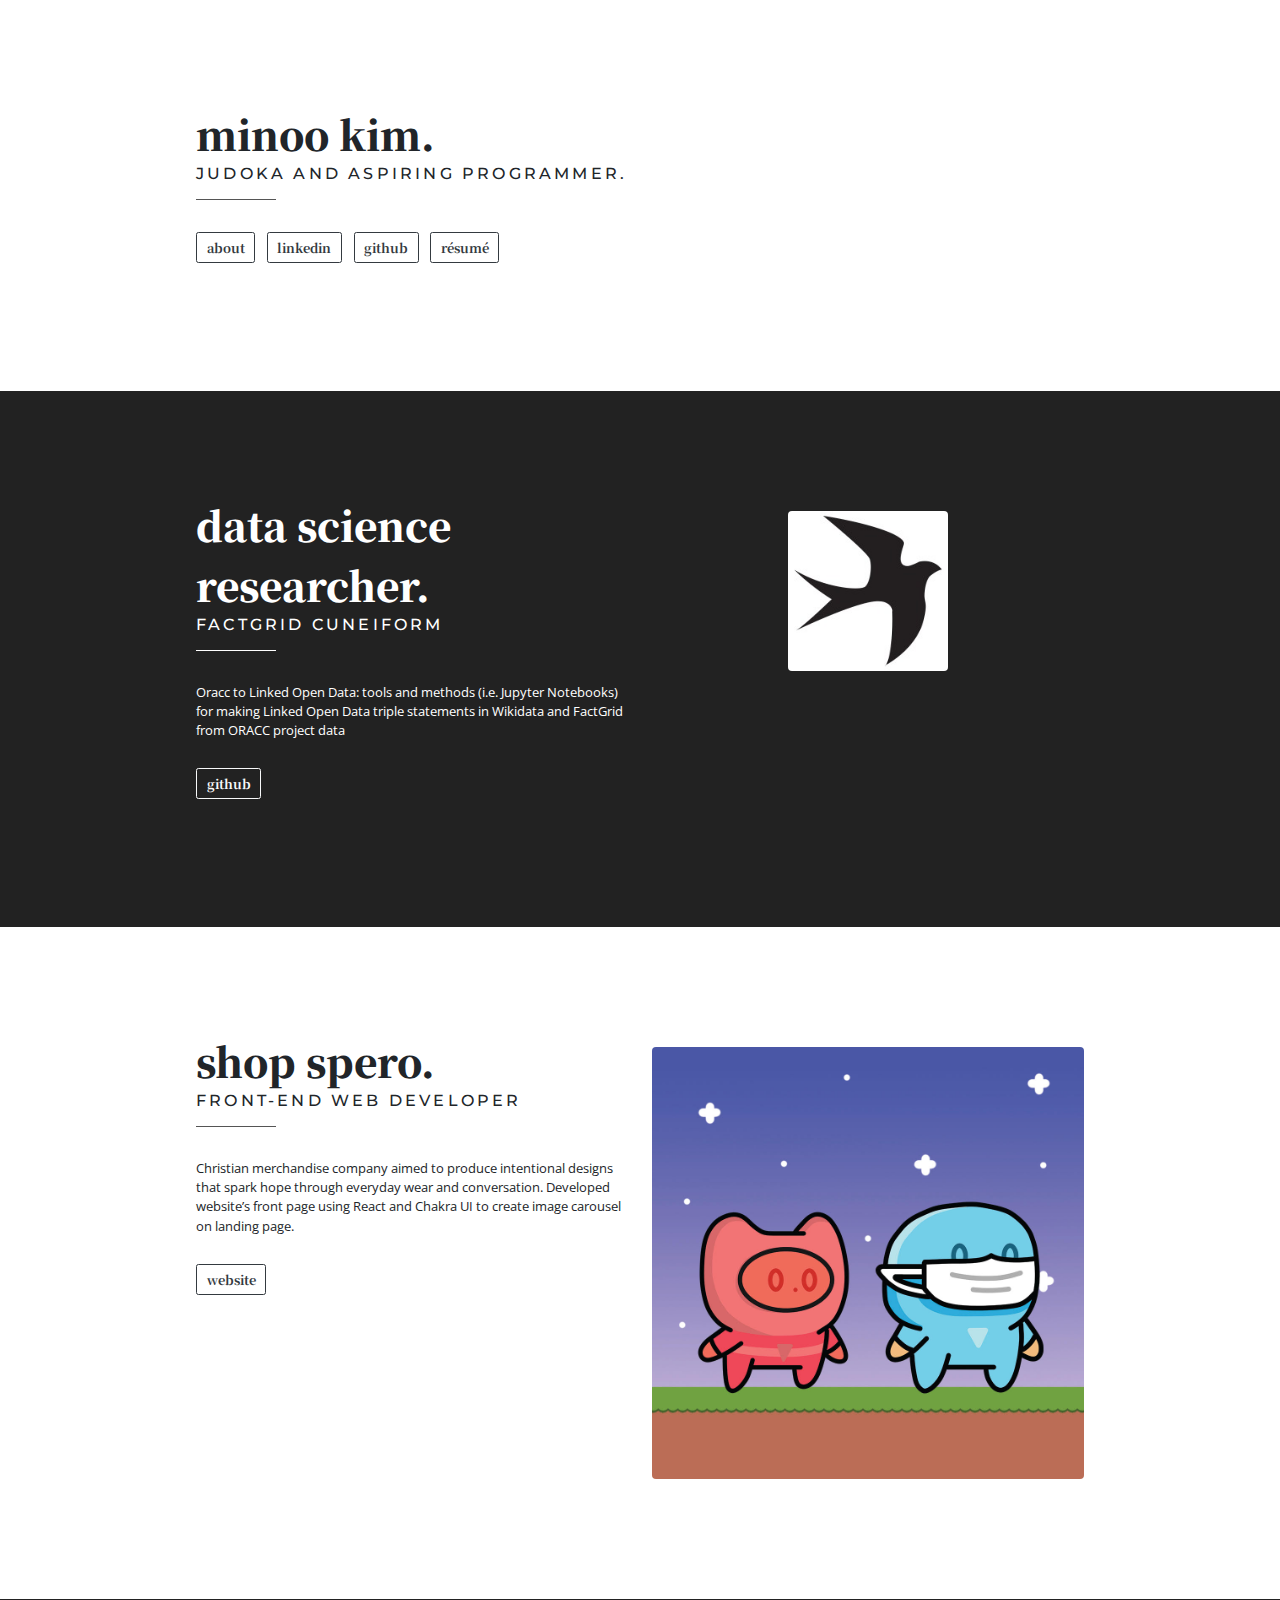
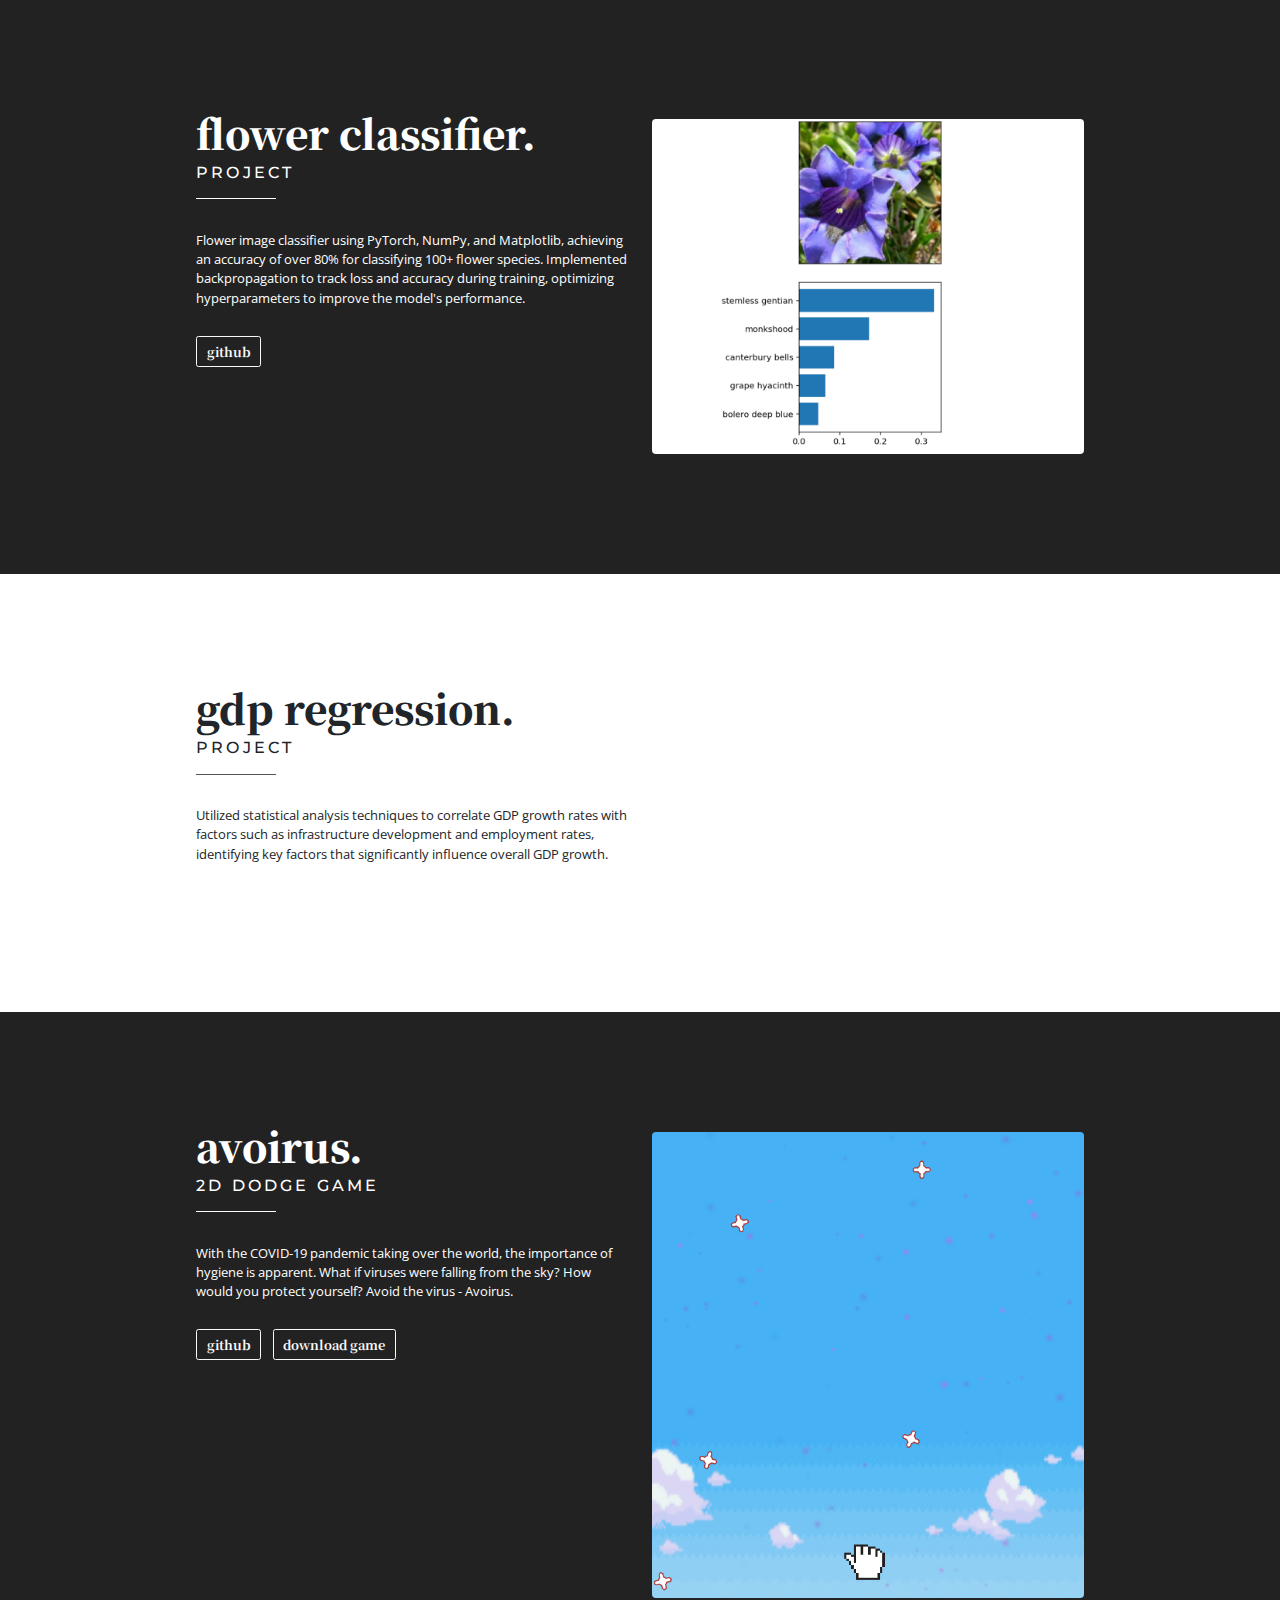
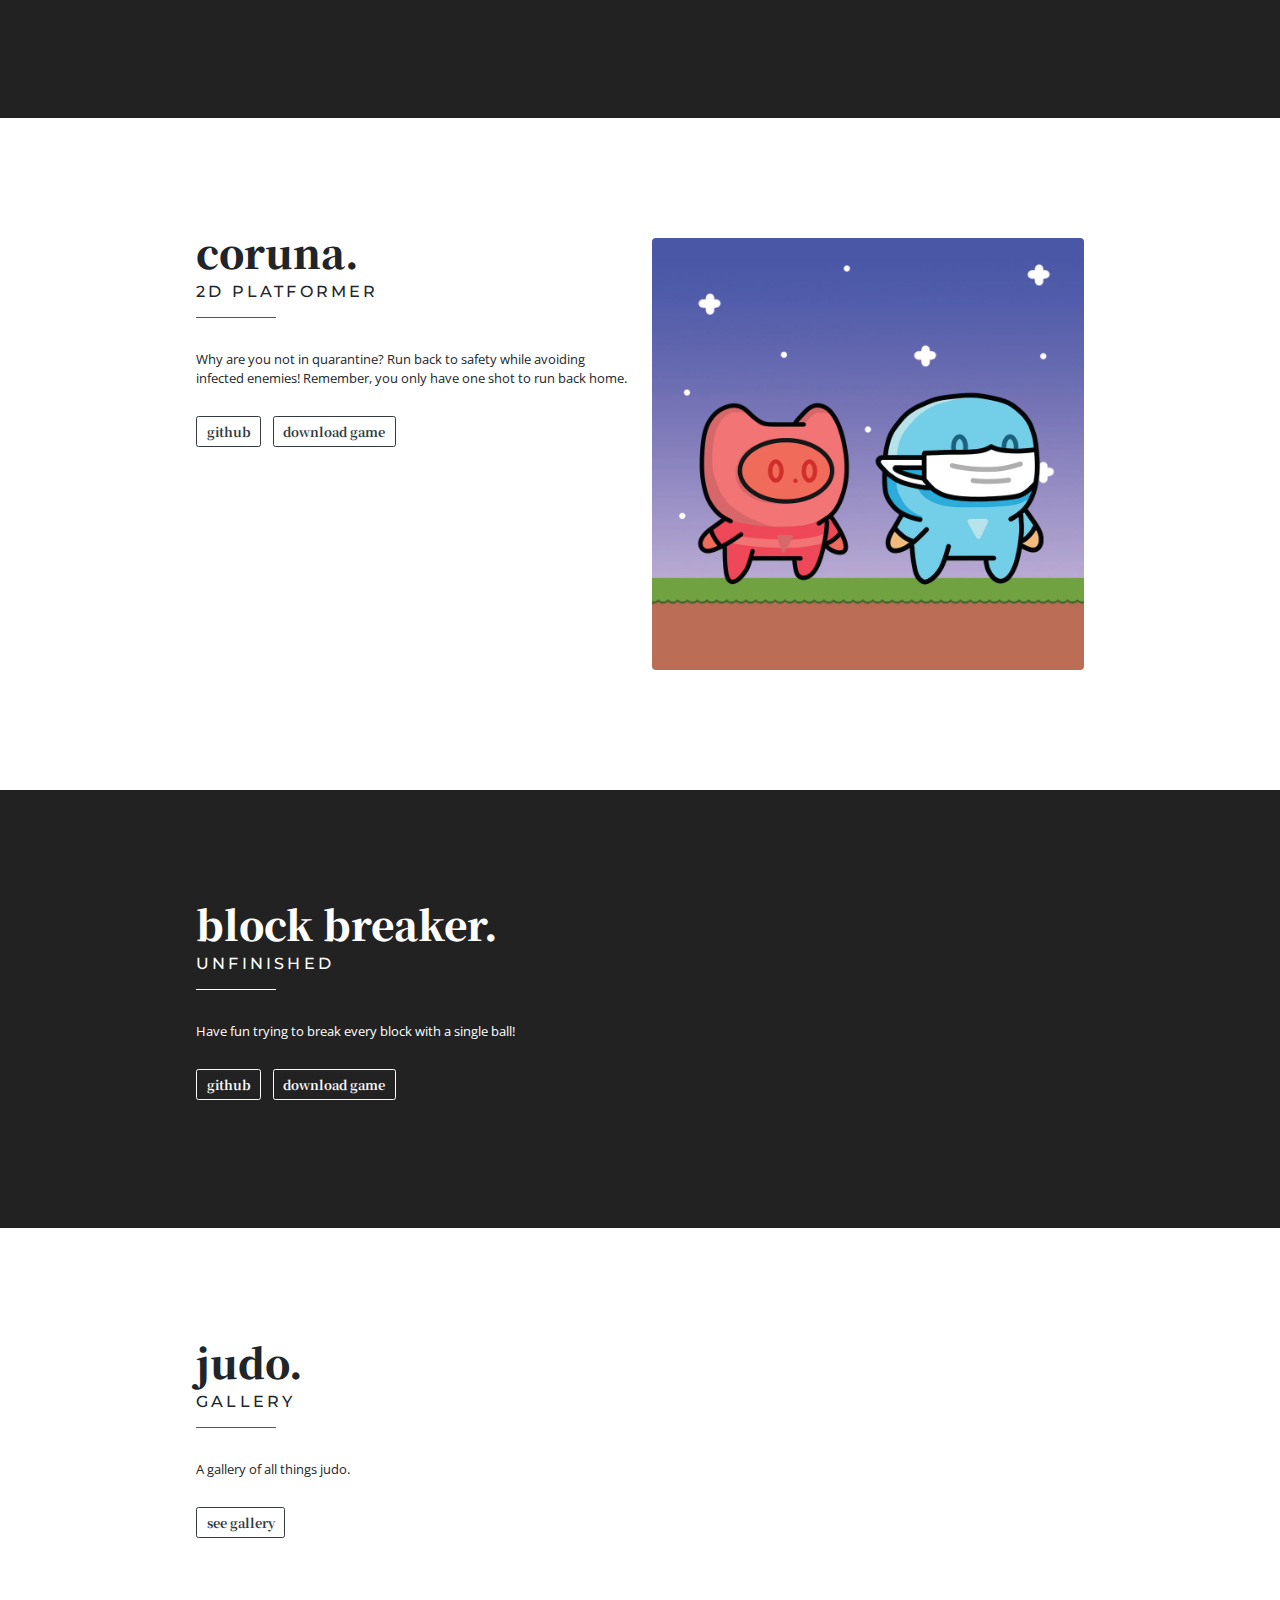
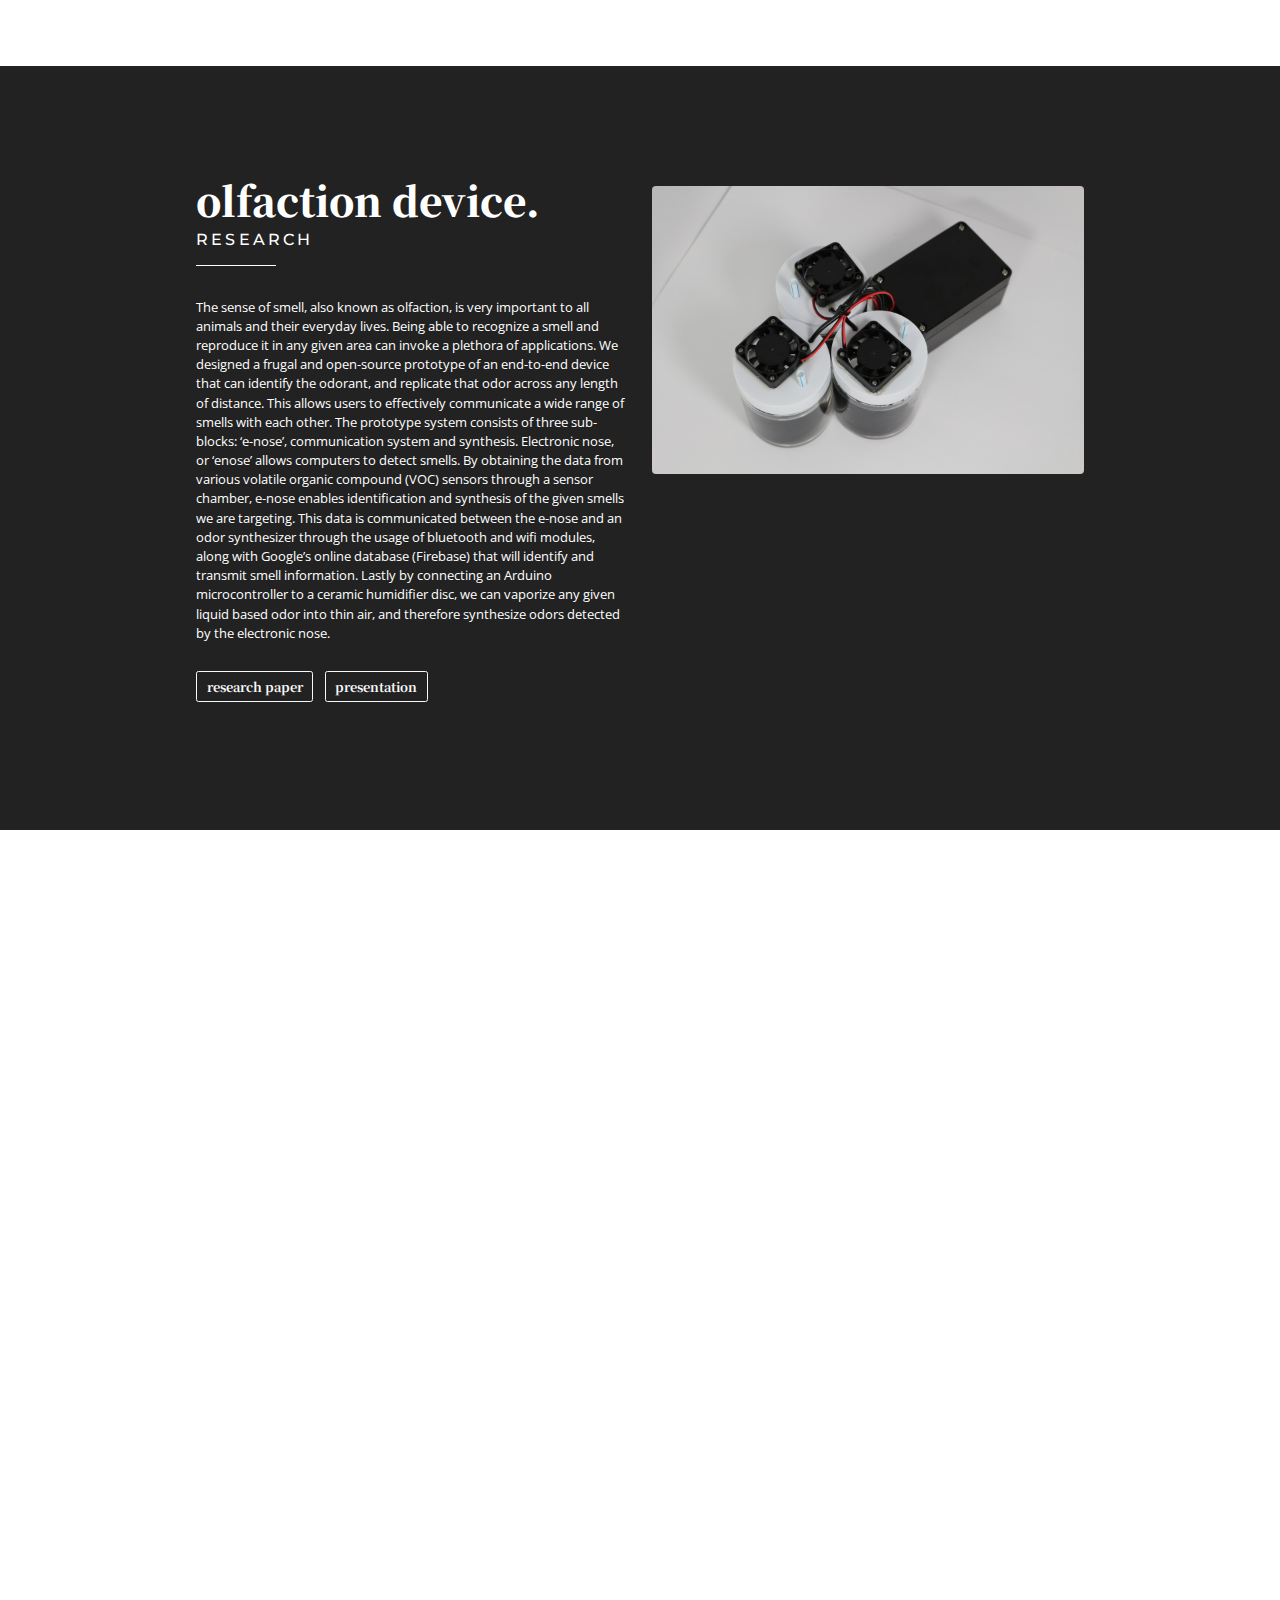
==== commit 84cb3d60: "Update index.html" ====
--- a/index.html
+++ b/index.html
@@ -65,13 +65,14 @@
               <a class="btn btn-outline-dark" data-toggle="collapse" href="#collapseExample" role="button" aria-expanded="false" aria-controls="collapseExample">
                 about
               </a>
-              <a href="https://www.judoinside.com/judoka/146449/Minoo_Kim/judo-career" class=" btn btn-outline-dark">judoinside</a>
+              <a href="https://www.linkedin.com/in/minoo-kim-7894231aa" class=" btn btn-outline-dark">linkedin</a>
               
-              <a href="https://www.linkedin.com/in/minoo-kim-7894231aa" class=" btn btn-outline-dark">linkedin</a>
+              <a href="https://github.com/mk1m" class=" btn btn-outline-dark">github</a>
+            
               <!-- update -->
               <!--<a href="https://www.instagram.com/mkjudo_/" class=" btn btn-outline-dark">instagram</a> -->
               
-              <a href="https://drive.google.com/file/d/17LKZ9_uB61AaLpEbILR0TtLlLBfeHI1G/view?usp=sharing" class=" btn btn-outline-dark emphasize">résumé</a>
+              <a href="mailto:minookim@berkeley.edu" class=" btn btn-outline-dark emphasize">résumé</a>
             </div>
 
             <div class="collapse" id="collapseExample">
@@ -79,22 +80,25 @@
                 <div class="title01">who am i?</div>
                 <div class="description">
                   
-                  My name is Minoo Kim and I am currently a junior at Henry M. Gunn High School in California. My hobbies are mainly composed of two (and very opposite) activities: judo and creating app games. I have started judo since the sixth grade and have loved it every step of the way. As a black belt, I compete in state, national, and international levels, as well as winning many invitational tournaments held locally. As for game development, I started in my sophomore year and am in the process of creating many 2D educational games.   
+                  My name is Minoo Kim and I'm currently a student at UC Berkeley studying Data Science with a concentration in Business and Industrial Analytics. I love learning and creating to help the world through data. Whether it be through projects or research, I always believe that data/tech should be used for the mutual benefit of everyone!
+                  <div>
+                  In my free time, I love listening to music and doing judo. I like to be active - not only in physically with sports or exercising, but mentally with challenging problems or brainstorming ideas!
+                  </div>
                   
                 </div>
-                <div class="spacer title01">faq: weight division?</div>
+<!--                 <div class="spacer title01">faq: weight division?</div>
                 <div class="description">                  
                   66Kg
-                </div>
+                </div> -->
               </div>
               <hr align="left" class="spacer" style="width:600px;">
-              <div class="spacer title01"><font color="#FF3333">Programming</font> skills</div>
+              <div class="spacer title01"><font color="#FF3333">Programming</font> Languages</div>
               <div class="description">
-                Java ◦ C# ◦ Python ◦ HTML ◦ CSS<br>
-              </div>
-              <div class="spacer-mini title01"><font color="#FF3333">Visual/Design</font> skills</div>
+                Python ◦ Java ◦ SQL ◦ Git ◦ Scheme ◦ <br>
+              </div>
+              <div class="spacer-mini title01"><font color="#FF3333">Technologies</font> </div>
               <div class="description">
-                Adobe Photoshop<br>
+                Pandas ◦ Numpy ◦ Git ◦ Regex ◦ Jupyter Notebook ◦ ReactJS ◦ scikit-learn ◦ Matplotlib<br>
               </div>
               <div class="spacer description">
                 <a class="title00" style="color: #FFB300" data-toggle="collapse" href="#collapseExample" role="button" aria-expanded="false" aria-controls="collapseExample">
@@ -104,6 +108,121 @@
             </div>
 
             </div>
+        </div>
+      </div>
+    </section>
+
+    <!-- FactGrid -->
+    <section id="text" class="text-page section-inverse">
+      <div class="container">
+        <div class="row">
+          <div class="col-lg-12">
+            <div class="row ">
+              <div class="col-md-6">
+                <div class="title02">data science researcher.</div>
+                <h5 class="heading">FactGrid Cuneiform</h5>
+                <!-- <div class="title01">vfx</div> -->
+                <div class="description spacer">
+                  Oracc to Linked Open Data: tools and methods (i.e. Jupyter Notebooks) for making Linked Open Data triple statements in Wikidata and FactGrid from ORACC project data
+                
+                </div>
+                <a href="https://github.com/ancient-world-citation-analysis/Oracc2LoD/tree/main" target="_blank" class=" btn btn-outline-light">github</a>
+              </div>
+              <div class="col-md-6">
+                
+                <!-- how to add image here -->
+                
+                <img src="img/gallery/ShopSpero.jpeg" alt="" class="img-fluid img-center roundedIMG">
+              </div>
+            </div>
+          </div>
+        </div>
+      </div>
+    </section>
+
+
+    <!-- Spero -->
+    <section id="text" class="text-page" >
+      <div class="container">
+        <div class="row">
+          <div class="col-lg-12">
+            <div class="row ">
+              <div class="col-md-6">
+                <div class="title02">shop spero.</div>
+                <h5 class="heading">front-end web developer</h5>
+                <!-- <div class="title01">vfx</div> -->
+                <div class="description spacer">
+                  Christian merchandise company aimed to produce intentional designs that spark hope through everyday wear and conversation. Developed website’s front page using React and Chakra UI to create image carousel on landing page.
+
+                </div>
+                <a href="https://shopspero.org/" target="_blank" class=" btn btn-outline-dark">website</a>
+
+              </div>
+              <div class="col-md-6">
+                
+                <!-- add image here -->
+                
+                <img src="img/gallery/Coruna_Icon.jpg" alt="" class="img-fluid roundedIMG img-center">
+              </div>
+            </div>
+          </div>
+        </div>
+      </div>
+    </section>
+
+<!-- Flower Classifier -->
+    <section id="text" class="text-page section-inverse">
+      <div class="container">
+        <div class="row">
+          <div class="col-lg-12">
+            <div class="row ">
+              <div class="col-md-6">
+                <div class="title02">flower classifier.</div>
+                <h5 class="heading">project</h5>
+                <!-- <div class="title01">vfx</div> -->
+                <div class="description spacer">
+                  Flower image classifier using PyTorch, NumPy, and Matplotlib, achieving an accuracy of over 80% for classifying 100+ flower species. Implemented backpropagation to track loss and accuracy during training, optimizing hyperparameters to improve the model's performance.
+                
+                </div>
+                <a href="https://github.com/mk1m/Flower-Image-Classifier" target="_blank" class=" btn btn-outline-light">github</a>
+              </div>
+              <div class="col-md-6">
+                
+                <!-- how to add image here -->
+                
+                <img src="img/gallery/Screen Shot 2023-06-28 at 11.13.19 PM.png" alt="" class="img-fluid img-center roundedIMG">
+              </div>
+            </div>
+          </div>
+        </div>
+      </div>
+    </section>
+
+
+    <!-- GDP Regression -->
+    <section id="text" class="text-page" >
+      <div class="container">
+        <div class="row">
+          <div class="col-lg-12">
+            <div class="row ">
+              <div class="col-md-6">
+                <div class="title02">gdp regression.</div>
+                <h5 class="heading">project</h5>
+                <!-- <div class="title01">vfx</div> -->
+                <div class="description spacer">
+                  Utilized statistical analysis techniques to correlate GDP growth rates with factors such as infrastructure development and employment rates, identifying key factors that significantly influence overall GDP growth.
+
+                </div>
+
+              </div>
+              <div class="col-md-6">
+                
+                <!-- add image here -->
+                
+<!--                 <img src="img/gallery/..." alt="" class="img-fluid roundedIMG img-center"> -->
+              </div>
+            </div>
+          </div>
         </div>
       </div>
     </section>
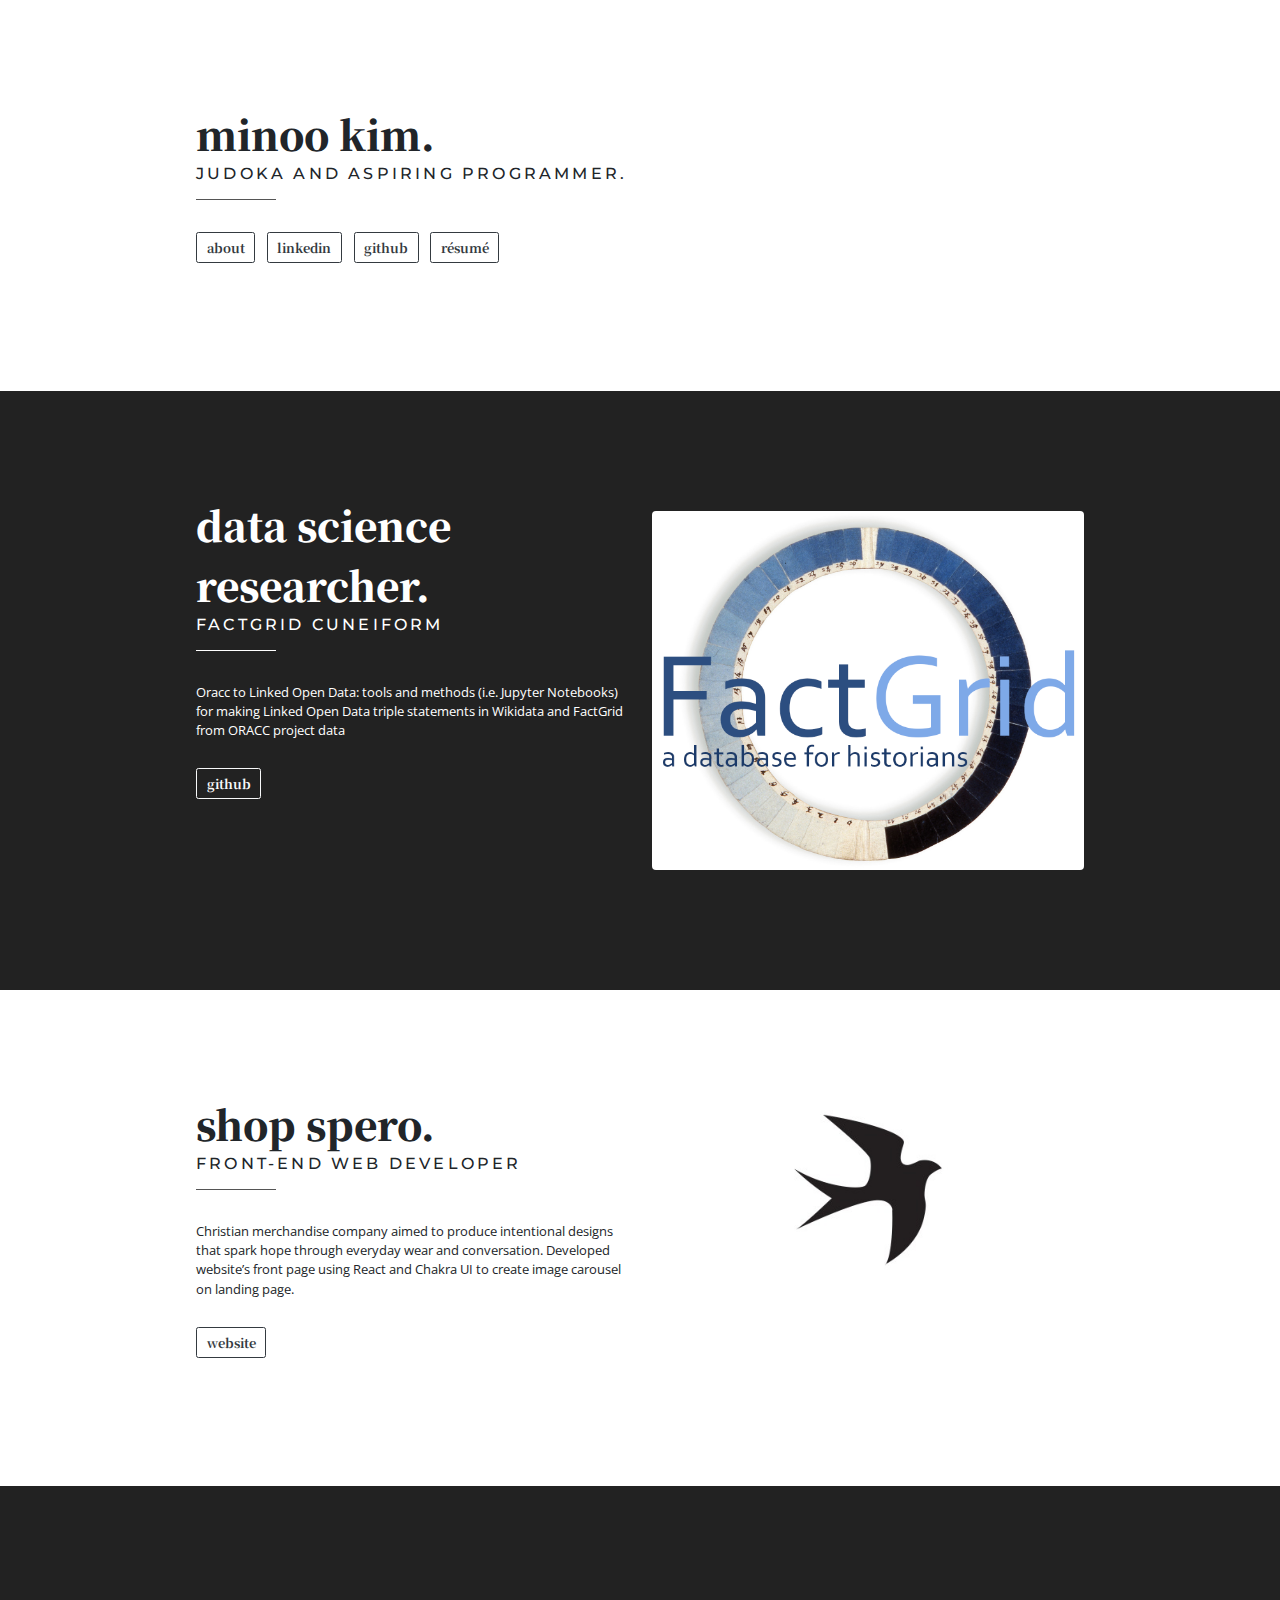
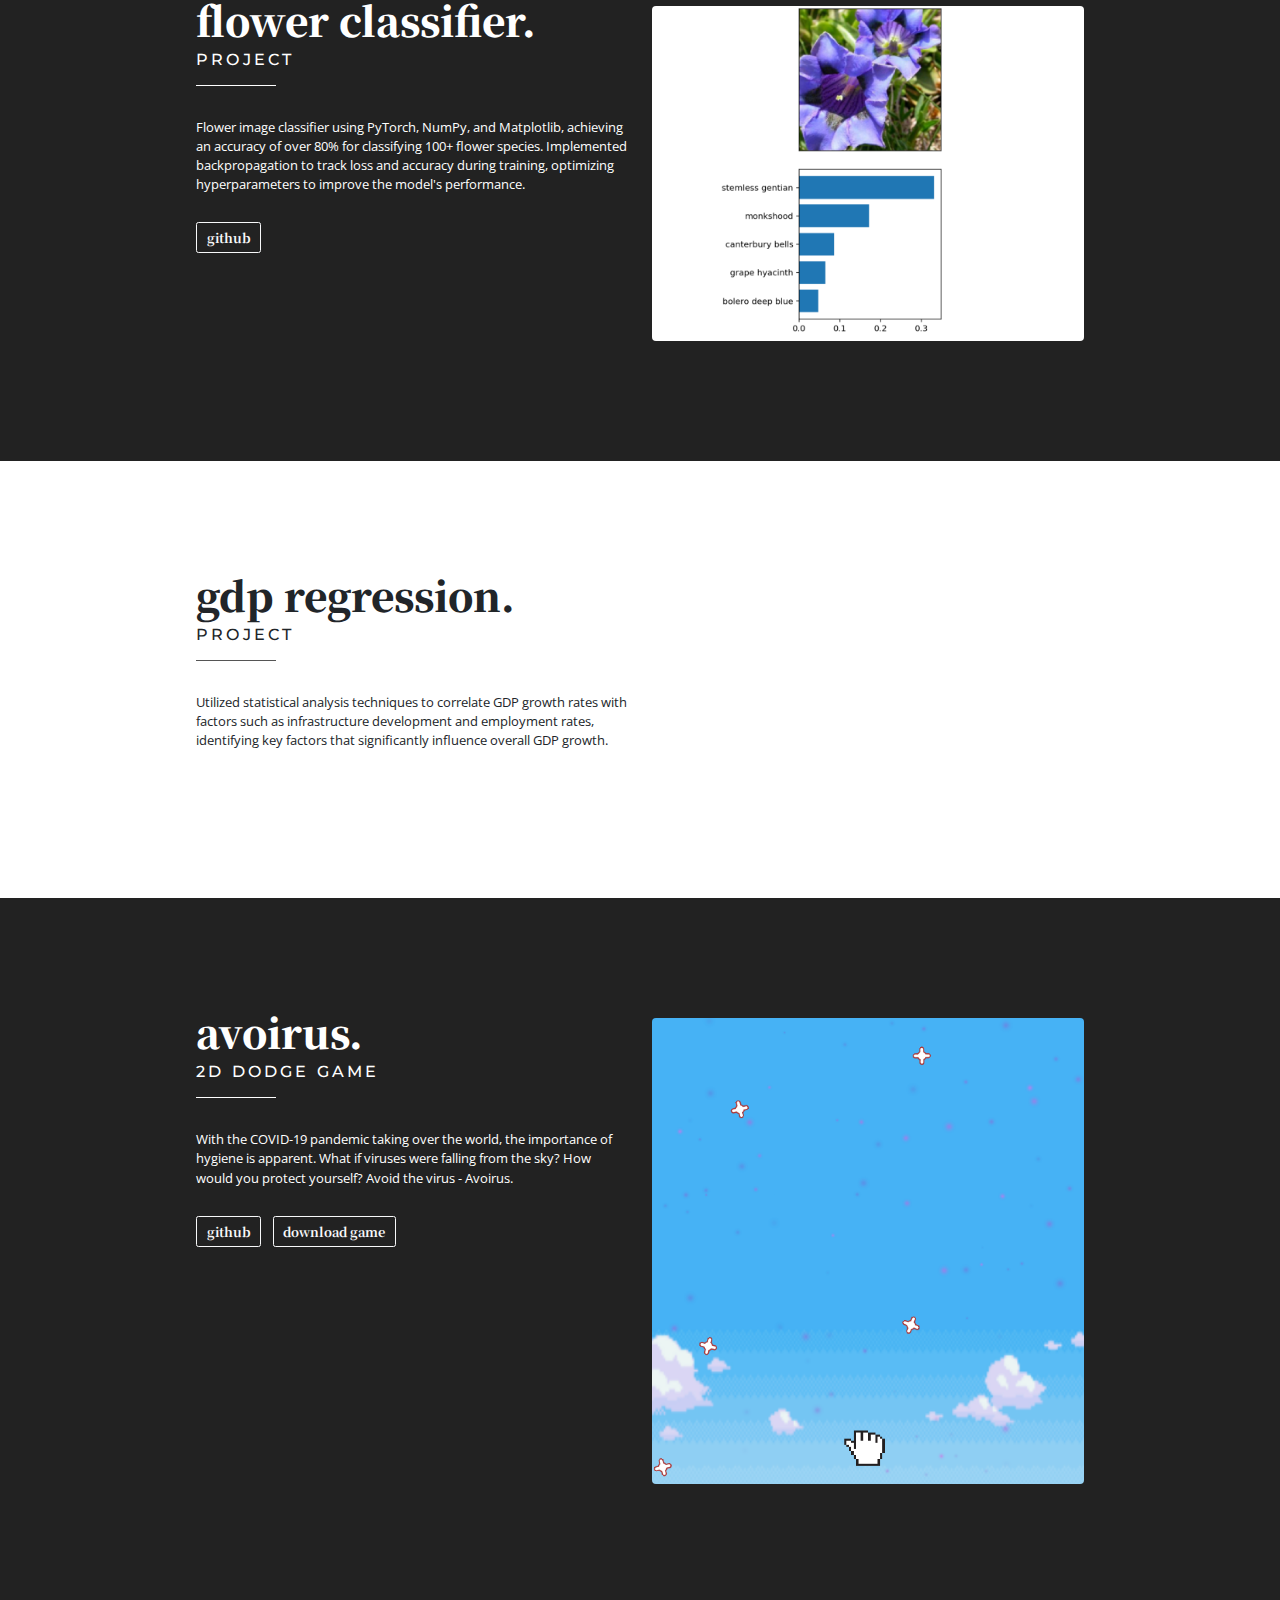
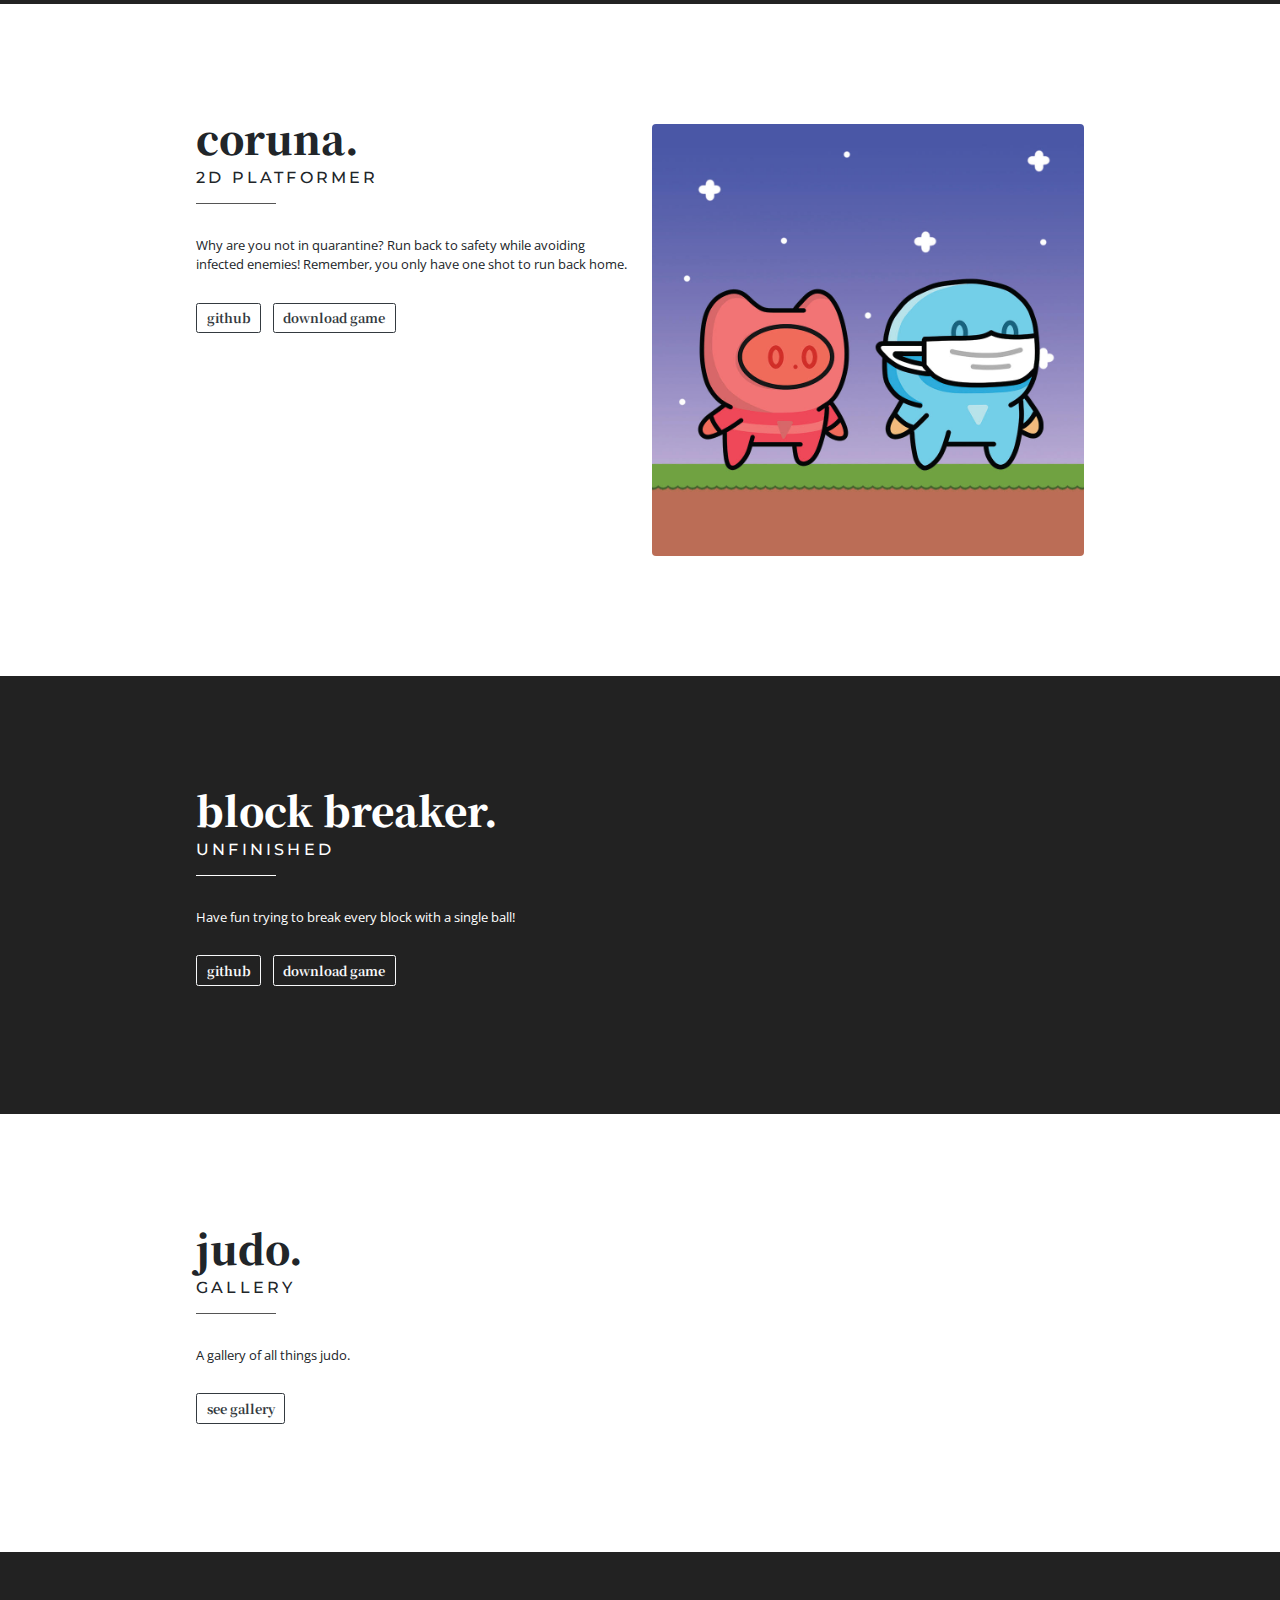
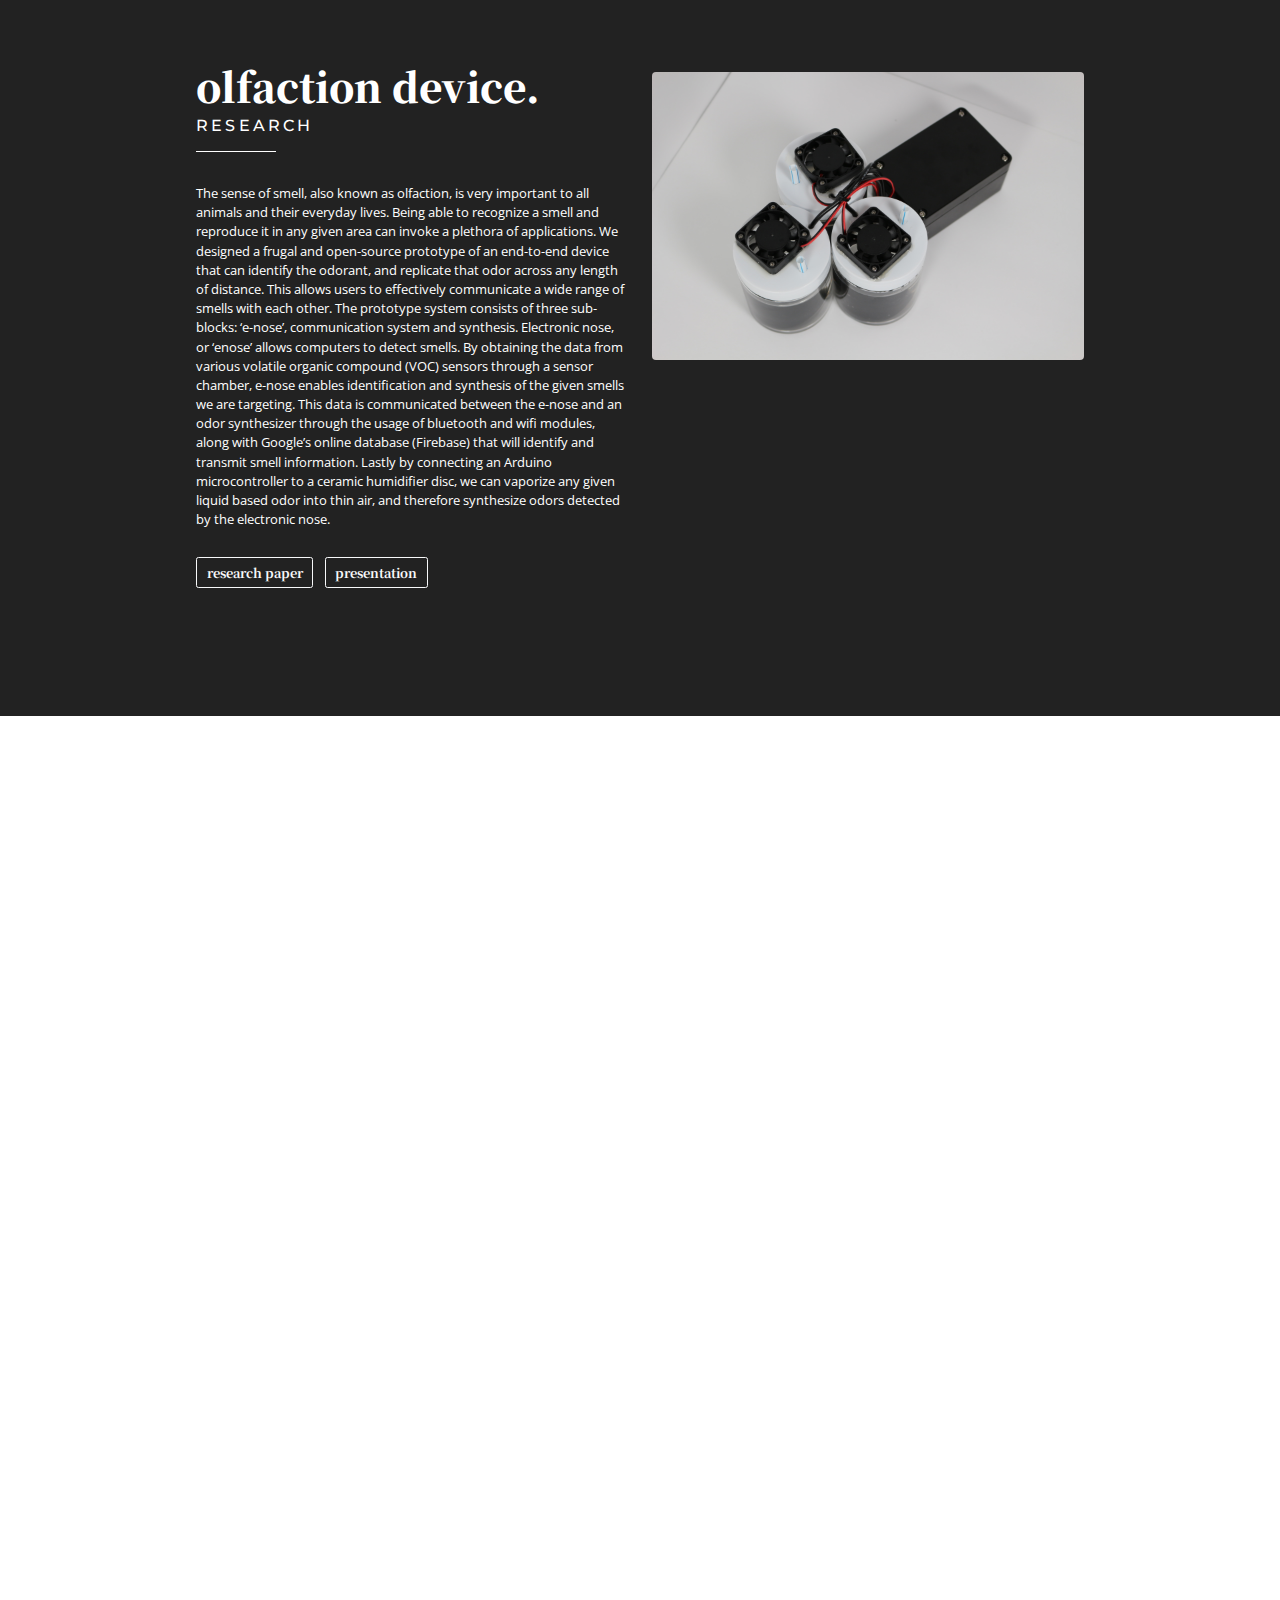
==== commit 4f8d860c: "Update index.html" ====
--- a/index.html
+++ b/index.html
@@ -132,7 +132,7 @@
                 
                 <!-- how to add image here -->
                 
-                <img src="img/gallery/ShopSpero.jpeg" alt="" class="img-fluid img-center roundedIMG">
+                <img src="img/gallery/FactGrid-Logo.png" alt="" class="img-fluid img-center roundedIMG">
               </div>
             </div>
           </div>
@@ -162,7 +162,7 @@
                 
                 <!-- add image here -->
                 
-                <img src="img/gallery/Coruna_Icon.jpg" alt="" class="img-fluid roundedIMG img-center">
+                <img src="img/gallery/ShopSpero.jpeg" alt="" class="img-fluid roundedIMG img-center">
               </div>
             </div>
           </div>
